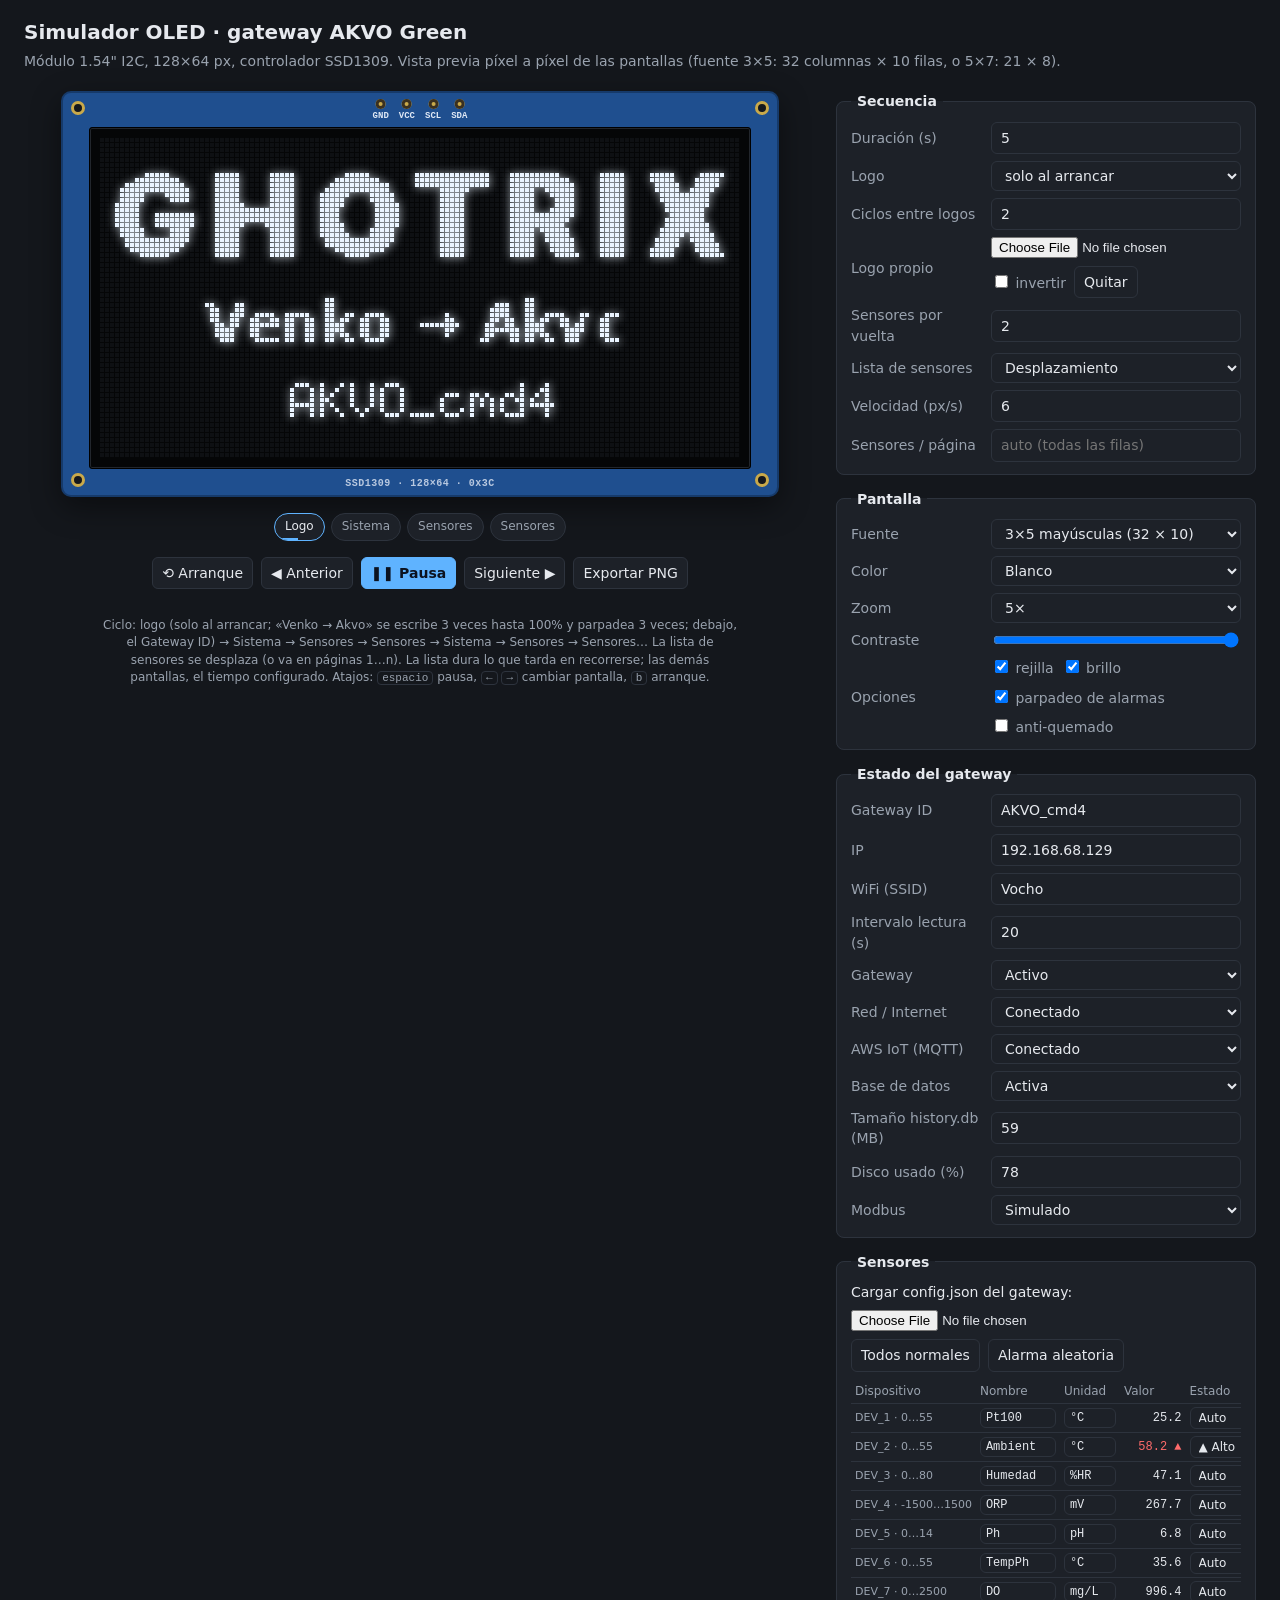
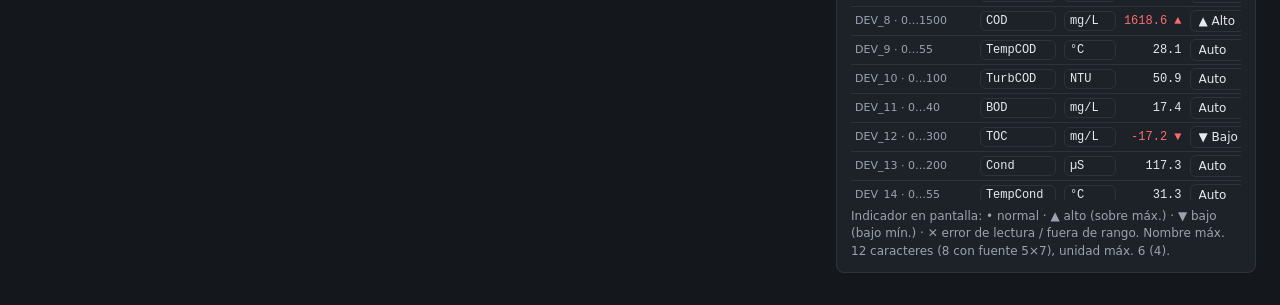
==== docs/OLED/oled_simulator.html @ d8b94190 "OLED: one-line Sistema rows with SSID and database; spec moves here - Sistema screen per docs/OLED/i" ====
<!doctype html>
<html lang="es">
<head>
<meta charset="utf-8">
<meta name="viewport" content="width=device-width, initial-scale=1">
<title>Simulador OLED</title>
<style>
  :root {
    --bg: #14171c; --panel: #1d2128; --line: #2d333d; --text: #e6e9ee; --muted: #9aa3af;
    --accent: #5fb3ff; --warn: #ffb347; --bad: #ff6b6b; --good: #63d68b;
    --pcb: #1f4f8f; --pcb-edge: #163a6a;
  }
  * { box-sizing: border-box; }
  body { margin: 0; background: var(--bg); color: var(--text);
    font: 14px/1.45 system-ui, -apple-system, "Segoe UI", Roboto, sans-serif; }
  header { padding: 18px 24px 4px; }
  h1 { margin: 0; font-size: 20px; font-weight: 600; }
  header p { margin: 4px 0 0; color: var(--muted); }
  main { display: grid; grid-template-columns: minmax(0, 1fr) 420px; gap: 20px; padding: 16px 24px 32px; }
  @media (max-width: 1100px) { main { grid-template-columns: 1fr; } }
  @media (max-width: 600px) { main, header { padding-left: 16px; padding-right: 16px; } }

  /* --- module ------------------------------------------------------------ */
  .stage { display: flex; flex-direction: column; align-items: center; gap: 16px; min-width: 0; }
  .module { position: relative; background: var(--pcb); border: 2px solid var(--pcb-edge); border-radius: 10px;
    padding: 34px 26px 26px; box-shadow: 0 10px 30px rgba(0,0,0,.45); max-width: 100%; }
  .module .hole { position: absolute; width: 14px; height: 14px; border-radius: 50%;
    background: var(--bg); border: 3px solid #c9a94a; }
  .hole.tl { top: 8px; left: 8px; } .hole.tr { top: 8px; right: 8px; }
  .hole.bl { bottom: 8px; left: 8px; } .hole.br { bottom: 8px; right: 8px; }
  .pins { position: absolute; top: 6px; left: 50%; transform: translateX(-50%); display: flex; gap: 10px; }
  .pins span { display: flex; flex-direction: column; align-items: center; font: 600 9px/1 ui-monospace, monospace; color: #dfe8f5; }
  .pins span::before { content: ""; width: 10px; height: 10px; border-radius: 50%; background: #c9a94a;
    margin-bottom: 3px; box-shadow: inset 0 0 0 3px #3a3020; }
  .glass { background: #050607; padding: 10px; border-radius: 3px; border: 1px solid #000;
    box-shadow: inset 0 0 0 1px #22262c; max-width: 100%; }
  canvas#oled { display: block; image-rendering: pixelated; max-width: 100%; height: auto; }
  .chip-label { position: absolute; bottom: 6px; left: 50%; transform: translateX(-50%);
    font: 600 10px/1 ui-monospace, monospace; color: #b9c9e0; letter-spacing: .05em; white-space: nowrap; }

  /* --- timeline + transport --------------------------------------------- */
  .timeline { display: flex; flex-wrap: wrap; gap: 6px; justify-content: center; }
  .timeline .step { position: relative; overflow: hidden; padding: 4px 10px; border-radius: 999px;
    border: 1px solid var(--line); color: var(--muted); font-size: 12px; cursor: pointer; background: var(--panel); }
  .timeline .step.on { color: var(--text); border-color: var(--accent); }
  .timeline .step .bar { position: absolute; left: 0; bottom: 0; height: 2px; background: var(--accent); }
  .transport { display: flex; flex-wrap: wrap; gap: 8px; justify-content: center; }
  button, select, input[type=text], input[type=number] { font: inherit; color: var(--text); background: var(--panel);
    border: 1px solid var(--line); border-radius: 6px; padding: 5px 9px; }
  button { cursor: pointer; } button:hover { border-color: var(--accent); }
  button.primary { background: var(--accent); color: #0b1220; border-color: var(--accent); font-weight: 600; }
  .hint { color: var(--muted); font-size: 12px; text-align: center; max-width: 640px; }
  kbd { font: 11px ui-monospace, monospace; border: 1px solid var(--line); border-radius: 4px; padding: 0 4px; }

  /* --- controls ---------------------------------------------------------- */
  .controls { display: flex; flex-direction: column; gap: 14px; min-width: 0; }
  fieldset { border: 1px solid var(--line); border-radius: 8px; background: var(--panel); margin: 0; padding: 10px 14px 12px; min-width: 0; }
  legend { padding: 0 6px; font-weight: 600; }
  .grid { display: grid; grid-template-columns: 130px minmax(0, 1fr); gap: 7px 10px; align-items: center; }
  .grid label { color: var(--muted); }
  .grid input[type=text] { width: 100%; }
  .row { display: flex; flex-wrap: wrap; gap: 8px; align-items: center; }
  .table-wrap { max-height: 420px; overflow: auto; margin-top: 8px; }
  table { width: 100%; border-collapse: collapse; font-size: 12px; }
  th, td { padding: 3px 4px; border-bottom: 1px solid var(--line); text-align: left; white-space: nowrap; }
  th { color: var(--muted); font-weight: 500; position: sticky; top: 0; background: var(--panel); }
  td input[type=text] { width: 76px; padding: 2px 5px; font: 12px ui-monospace, monospace; }
  td.unit input[type=text] { width: 52px; }
  td select { padding: 2px 4px; font-size: 12px; }
  td.val { font: 12px ui-monospace, monospace; text-align: right; }
  td.dev { color: var(--muted); font-size: 11px; }
  .flag-HIGH, .flag-LOW { color: var(--bad); } .flag-ERR { color: var(--warn); }
  .legend { color: var(--muted); font-size: 12px; margin: 8px 0 0; }
</style>
</head>
<body>
<header>
  <h1>Simulador OLED · gateway AKVO Green</h1>
  <p>Módulo 1.54" I2C, 128×64 px, controlador SSD1309. Vista previa píxel a píxel de las pantallas (fuente 3×5: 32 columnas × 10 filas, o 5×7: 21 × 8).</p>
</header>

<main>
  <section class="stage">
    <div class="module" id="module">
      <span class="hole tl"></span><span class="hole tr"></span><span class="hole bl"></span><span class="hole br"></span>
      <div class="pins"><span>GND</span><span>VCC</span><span>SCL</span><span>SDA</span></div>
      <div class="glass"><canvas id="oled"></canvas></div>
      <div class="chip-label">SSD1309 · 128×64 · 0x3C</div>
    </div>
    <div class="timeline" id="timeline"></div>
    <div class="transport">
      <button id="b-boot" title="Reinicia la secuencia mostrando el logo">⟲ Arranque</button>
      <button id="b-prev" title="Pantalla anterior (←)">◀ Anterior</button>
      <button id="b-play" class="primary" title="Pausa / reproducir (espacio)">❚❚ Pausa</button>
      <button id="b-next" title="Pantalla siguiente (→)">Siguiente ▶</button>
      <button id="b-png" title="Descarga la pantalla actual como PNG 128×64 de 1 bit">Exportar PNG</button>
    </div>
    <p class="hint">Ciclo: logo (solo al arrancar; «Venko → Akvo» se escribe 3 veces hasta 100% y parpadea 3 veces; debajo, el Gateway ID) → Sistema → Sensores → Sensores → Sistema → Sensores → Sensores… La lista de sensores se desplaza (o va en páginas 1…n). La lista dura lo que tarda en recorrerse; las demás pantallas, el tiempo configurado.
      Atajos: <kbd>espacio</kbd> pausa, <kbd>←</kbd> <kbd>→</kbd> cambiar pantalla, <kbd>b</kbd> arranque.</p>
  </section>

  <aside class="controls">
    <fieldset>
      <legend>Secuencia</legend>
      <div class="grid">
        <label for="c-dur">Duración (s)</label>
        <input type="number" id="c-dur" min="1" max="60" value="5">
        <label for="c-logo">Logo</label>
        <select id="c-logo">
          <option value="boot" selected>solo al arrancar</option>
          <option value="cycle">al arrancar y cada N ciclos</option>
          <option value="never">nunca</option>
        </select>
        <label for="c-logo-n">Ciclos entre logos</label>
        <input type="number" id="c-logo-n" min="1" max="10" value="2" title="Vueltas de Sistema + Sensores antes de volver a mostrar el logo">
        <label for="c-logo-file">Logo propio</label>
        <div class="row">
          <input type="file" id="c-logo-file" accept="image/*">
          <label><input type="checkbox" id="c-logo-inv"> invertir</label>
          <button id="c-logo-clear" type="button" title="Volver al logo GHOTRIX">Quitar</button>
        </div>
        <label for="c-sens-rep">Sensores por vuelta</label>
        <input type="number" id="c-sens-rep" min="1" max="5" value="2" title="Veces que se recorre la lista de sensores antes de volver a Sistema">
        <label for="c-list">Lista de sensores</label>
        <select id="c-list">
          <option value="scroll">Desplazamiento</option>
          <option value="pages">Páginas</option>
        </select>
        <label for="c-speed">Velocidad (px/s)</label>
        <input type="number" id="c-speed" min="1" max="60" value="6" title="Con la fuente 3×5 una fila mide 6 px">
        <label for="c-per-page">Sensores / página</label>
        <input type="number" id="c-per-page" min="1" max="9" placeholder="auto (todas las filas)">
      </div>
    </fieldset>

    <fieldset>
      <legend>Pantalla</legend>
      <div class="grid">
        <label for="c-font">Fuente</label>
        <select id="c-font">
          <option value="f35">3×5 mayúsculas (32 × 10)</option>
          <option value="f57">5×7 (21 × 8)</option>
        </select>
        <label for="c-color">Color</label>
        <select id="c-color">
          <option value="white">Blanco</option>
          <option value="blue">Azul</option>
          <option value="yellow">Amarillo</option>
          <option value="green">Verde</option>
          <option value="duo">Bicolor (amarillo / azul)</option>
        </select>
        <label for="c-zoom">Zoom</label>
        <select id="c-zoom">
          <option value="real">Tamaño real aprox. (35 × 17.5 mm)</option>
          <option value="3">3×</option>
          <option value="4">4×</option>
          <option value="5" selected>5×</option>
          <option value="6">6×</option>
        </select>
        <label for="c-bright">Contraste</label>
        <input type="range" id="c-bright" min="10" max="100" value="100">
        <label>Opciones</label>
        <div class="row">
          <label><input type="checkbox" id="c-grid" checked> rejilla</label>
          <label><input type="checkbox" id="c-glow" checked> brillo</label>
          <label><input type="checkbox" id="c-blink" checked> parpadeo de alarmas</label>
          <label title="Mueve el contenido 1 px en cada ciclo para evitar quemado"><input type="checkbox" id="c-shift"> anti‑quemado</label>
        </div>
      </div>
    </fieldset>

    <fieldset>
      <legend>Estado del gateway</legend>
      <div class="grid">
        <label for="c-gwid">Gateway ID</label>
        <input type="text" id="c-gwid" value="AKVO_cmd4">
        <label for="c-ip">IP</label>
        <input type="text" id="c-ip" value="192.168.68.129">
        <label for="c-ssid">WiFi (SSID)</label>
        <input type="text" id="c-ssid" value="Vocho" placeholder="vacío = sin WiFi (cable)">
        <label for="c-poll">Intervalo lectura (s)</label>
        <input type="number" id="c-poll" min="1" max="600" value="20">
        <label for="c-gw">Gateway</label>
        <select id="c-gw"><option value="1">Activo</option><option value="0">Detenido</option></select>
        <label for="c-net">Red / Internet</label>
        <select id="c-net"><option value="1">Conectado</option><option value="0">Sin conexión</option></select>
        <label for="c-aws">AWS IoT (MQTT)</label>
        <select id="c-aws"><option value="1">Conectado</option><option value="0">Desconectado</option></select>
        <label for="c-db">Base de datos</label>
        <select id="c-db"><option value="1">Activa</option><option value="0">Desactivada</option></select>
        <label for="c-db-mb">Tamaño history.db (MB)</label>
        <input type="number" id="c-db-mb" min="0" max="100000" step="0.1" value="59">
        <label for="c-disk">Disco usado (%)</label>
        <input type="number" id="c-disk" min="0" max="100" value="78" title="Desde 90% la fila DATABASE se muestra como falla">
        <label for="c-modbus">Modbus</label>
        <select id="c-modbus">
          <option value="sim">Simulado</option>
          <option value="ok">Puerto abierto (/dev/ttySC0)</option>
          <option value="closed">Puerto cerrado</option>
        </select>
      </div>
    </fieldset>

    <fieldset>
      <legend>Sensores</legend>
      <div class="row">
        <label for="c-config">Cargar config.json del gateway:</label>
        <input type="file" id="c-config" accept=".json,application/json">
      </div>
      <div class="row" style="margin-top:8px">
        <button type="button" id="c-all-normal">Todos normales</button>
        <button type="button" id="c-random-alarm">Alarma aleatoria</button>
      </div>
      <div class="table-wrap">
        <table>
          <thead><tr><th>Dispositivo</th><th>Nombre</th><th>Unidad</th><th>Valor</th><th>Estado</th></tr></thead>
          <tbody id="sensor-rows"></tbody>
        </table>
      </div>
      <p class="legend">Indicador en pantalla: • normal · ▲ alto (sobre máx.) · ▼ bajo (bajo mín.) · ✕ error de lectura / fuera de rango.
        Nombre máx. 12 caracteres (8 con fuente 5×7), unidad máx. 6 (4).</p>
    </fieldset>
  </aside>
</main>

<script>
"use strict";
// ============================================================ framebuffer
const W = 128, H = 64;
const fb = new Uint8Array(W * H);

// Classic 5x7 font, ASCII 0x20-0x7E, 5 column bytes per glyph, LSB = top row.
// Bit 7 is used as a descender row (g j p q y).
const ASCII = (
  "0000000000 00005F0000 0007000700 147F147F14 242A7F2A12 2313086462 3649552250 0005030000 " +
  "001C224100 0041221C00 082A1C2A08 08083E0808 0050300000 0808080808 0060600000 2010080402 " +
  "3E5149453E 00427F4000 4261514946 2141454B31 1814127F10 2745454539 3C4A494930 0171090503 " +
  "3649494936 064949291E 0036360000 0056360000 0814224100 1414141414 0041221408 0201510906 " +
  "324979413E 7E1111117E 7F49494936 3E41414122 7F4141221C 7F49494941 7F09090101 3E41415132 " +
  "7F0808087F 00417F4100 2040413F01 7F08142241 7F40404040 7F0204027F 7F0408107F 3E4141413E " +
  "7F09090906 3E4151215E 7F09192946 4649494931 01017F0101 3F4040403F 1F2040201F 7F2018207F " +
  "6314081463 0304780403 6151494543 007F414100 0204081020 0041417F00 0402010204 4040404040 " +
  "0001020400 2054545478 7F48444438 3844444420 384444487F 3854545418 087E090102 18A4A4A47C " +
  "7F08040478 00447D4000 4080847D00 007F102844 00417F4000 7C04180478 7C08040478 3844444438 " +
  "FC24242418 18242424FC 7C08040408 4854545420 043F444020 3C4040207C 1C2040201C 3C4030403C " +
  "4428102844 1CA0A0A07C 4464544C44 0008364100 00007F0000 0041360800 0804081008"
).split(" ");
const EXTRA = {
  "°": "0006090906", "µ": "FC4040207C", "á": "2054565578", "é": "3854565518", "í": "00447E4100",
  "ó": "3844464538", "ú": "3C4042217C", "ñ": "7C0A050679", "Á": "7C1213117C", "É": "7C54565544",
  "▲": "60787E7860", "▼": "030F3F0F03", "●": "1C3E3E3E1C", "•": "001C1C1C00", "■": "001C1C1C00", "✕": "2214081422",
  "⚠": "6078527860", "·": "0000180000", "…": "4000400040",
};
const F57MAP = {};
const hexBytes = h => [0, 2, 4, 6, 8].map(i => parseInt(h.slice(i, i + 2), 16));
ASCII.forEach((h, i) => { F57MAP[String.fromCharCode(0x20 + i)] = hexBytes(h); });
for (const [ch, h] of Object.entries(EXTRA)) F57MAP[ch] = hexBytes(h);

// 3x5 small-caps font: 5 octal digits per glyph = rows top to bottom, 3 bits each (MSB = left).
// Lowercase and accented letters fall back to plain uppercase (á -> A, ñ -> N).
const SMALL = {
  " ": "00000", "0": "75557", "1": "26227", "2": "71747", "3": "71317", "4": "55711", "5": "74717",
  "6": "74757", "7": "71122", "8": "75757", "9": "75717", "A": "25755", "B": "65656", "C": "34443",
  "D": "65556", "E": "74647", "F": "74644", "G": "34553", "H": "55755", "I": "72227", "J": "11152",
  "K": "55655", "L": "44447", "M": "57755", "N": "65555", "O": "25552", "P": "65644", "Q": "25573",
  "R": "65655", "S": "34216", "T": "72222", "U": "55557", "V": "55552", "W": "55572", "X": "55255",
  "Y": "55222", "Z": "71247", ".": "00002", ",": "00024", ":": "02020", "-": "00700", "+": "02720",
  "/": "11244", "%": "51245", "(": "12221", ")": "42224", "_": "00007", "!": "22202", "?": "71202",
  "'": "22000", "\"": "55000", "=": "07070", "<": "12421", ">": "42124", "°": "25200", "µ": "55574",
  "▲": "00270", "▼": "00720", "●": "07770", "•": "07770", "■": "07770", "✕": "05250", "⚠": "22202", "·": "00200",
};
const F35MAP = {};
for (const [ch, o] of Object.entries(SMALL)) {
  const rows = [...o].map(d => parseInt(d, 8));
  F35MAP[ch] = [0, 1, 2].map(c => rows.reduce((b, r, i) => b | (((r >> (2 - c)) & 1) << i), 0));
}

// cw = cell width, gw/gh = glyph size, rowH = text row pitch, headH = header bar height.
// Sensor row widths in columns: name, value, unit, spacer.
const FONTS = {
  f35: { map: F35MAP, cw: 4, gw: 3, gh: 5, rowH: 6, headH: 7, headY: 1, sens: [12, 8, 6, "  "] },
  f57: { map: F57MAP, cw: 6, gw: 5, gh: 8, rowH: 8, headH: 8, headY: 0, sens: [8, 6, 4, " "] },
};
let F = FONTS.f35;

function px(x, y, v = 1) { if (x >= 0 && x < W && y >= 0 && y < H) fb[y * W + x] = v; }
function fill(x, y, w, h, v = 1) { for (let j = y; j < y + h; j++) for (let i = x; i < x + w; i++) px(i, j, v); }
function frame(x, y, w, h) { fill(x, y, w, 1); fill(x, y + h - 1, w, 1); fill(x, y, 1, h); fill(x + w - 1, y, 1, h); }
const chars = s => Array.from(s);
function glyph(f, ch) {
  if (f.map[ch]) return f.map[ch];
  const base = ch.normalize("NFD")[0];
  return f.map[base] || f.map[base.toUpperCase()] || f.map["?"];
}
function textW(s, scale = 1, f = F) { const n = chars(s).length; return n ? n * f.cw * scale - scale * (f.cw - f.gw) : 0; }
function text(x, y, s, { inv = false, scale = 1, f = F } = {}) {
  for (const ch of chars(s)) {
    const g = glyph(f, ch);
    for (let c = 0; c < f.gw; c++)
      for (let r = 0; r < f.gh; r++)
        if ((g[c] >> r) & 1) fill(x + c * scale, y + r * scale, scale, scale, inv ? 0 : 1);
    x += f.cw * scale;
  }
  return x;
}
const centerX = (s, scale = 1, f = F) => Math.round((W - textW(s, scale, f)) / 2);
const cols = () => Math.floor(W / F.cw);                              // 21 (5x7) or 32 (3x5)
const textRows = () => Math.floor((H - F.headH) / F.rowH);            // rows under the header: 7 or 9
const fit = (s, n) => { const c = chars(s); return c.length > n ? c.slice(0, n).join("") : s; };
const padE = (s, n) => fit(s, n) + " ".repeat(Math.max(0, n - chars(fit(s, n)).length));
const padS = (s, n) => " ".repeat(Math.max(0, n - chars(fit(s, n)).length)) + fit(s, n);

// Text row r (1 = first row under the header). inv = lit bar with dark text (used for faults).
function row(r, left, right = "", inv = false) { rowAt(F.headH + (r - 1) * F.rowH, left, right, inv); }
function rowAt(y, left, right = "", inv = false) {
  if (inv) fill(0, y, W, F.rowH, 1);
  const ty = y + (F === FONTS.f35 ? 1 : 0);
  text(1, ty, fit(left, cols()), { inv });
  if (right) text(W - 1 - textW(right), ty, right, { inv });
}
function header(title, now) {
  fill(0, 0, W, F.headH, 1);
  text(1, F.headY, fit(title, cols() - 9), { inv: true });
  const t = clock(now);
  text(W - 1 - textW(t), F.headY, t, { inv: true });
}
const two = n => String(n).padStart(2, "0");
const clock = d => `${two(d.getHours())}:${two(d.getMinutes())}:${two(d.getSeconds())}`;
const agoShort = s => s < 90 ? `${s}s` : s < 5400 ? `${Math.round(s / 60)}m` : s < 172800 ? `${Math.round(s / 3600)}h` : `${Math.round(s / 86400)}d`;
const agoLong = s => s < 90 ? `${s} s` : s < 5400 ? `${Math.round(s / 60)} min` : s < 172800 ? `${Math.round(s / 3600)} h` : `${Math.round(s / 86400)} días`;

// ============================================================ simulated gateway
const DEFAULT_DEVICES = [  // sites/cmd4/config_data/config.json
  ["DEV_1", "Pt100Sensor", "°C", 0, 55], ["DEV_2", "Ambient", "°C", 0, 55], ["DEV_3", "Humedad", "%HR", 0, 80],
  ["DEV_4", "ORPSensor", "mV", -1500, 1500], ["DEV_5", "PhSensor", "unit", 0, 14], ["DEV_6", "TempPhSensor", "°C", 0, 55],
  ["DEV_7", "DOSensor", "mg/L", 0, 2500], ["DEV_8", "CODSensor", "mg/L", 0, 1500], ["DEV_9", "TempCODSensor", "°C", 0, 55],
  ["DEV_10", "TurbCODSensort", "NTU", 0, 100], ["DEV_11", "BODSensor", "mg/L", 0, 40], ["DEV_12", "TOCSensor", "mg/L", 0, 300],
  ["DEV_13", "CondSensor", "uc/cm", 0, 200], ["DEV_14", "TempCondSensor", "°C", 0, 55], ["DEV_15", "TDSCondSensor", "uS/cm", 10, 5000],
].map(([device, name, unit, min, max]) => ({ device, name, unit, min, max }));

const UNIT_SHORT = { "unit": "pH", "uS/cm": "µS", "uc/cm": "µS", "us/cm": "µS", "mS/cm": "mS" };
const shortName = n => fit(n.replace(/Sensort?$/i, "") || n, 12);
const shortUnit = (u, name) => fit(u === "unit" && !/ph/i.test(name) ? "" : (UNIT_SHORT[u] ?? u), 6);

let sensors = [];
function loadSensors(list) {
  sensors = list.map(s => {
    const span = s.max - s.min || 1;
    return { ...s, label: shortName(s.name), ushort: shortUnit(s.unit, s.name), force: "auto",
      value: s.min + span * (0.35 + Math.random() * 0.3), reading: null };
  });
  sensors.forEach(readSensor);
  buildSensorTable();
}

const sim = { gw: true, net: true, aws: true, modbus: "sim",
  lastWrite: Date.now(), lastPublish: Date.now(), gwStoppedAt: null, netSince: Date.now(), awsSince: Date.now() };

function readSensor(s) {
  if (sim.modbus === "closed" || s.force === "error") { s.reading = { status: "ERR" }; return; }
  const span = s.max - s.min || 1;
  if (s.force === "high") s.value = s.max + span * (0.04 + Math.random() * 0.06);
  else if (s.force === "low") s.value = s.min - span * (0.04 + Math.random() * 0.06);
  else {
    if (s.force === "normal" && (s.value > s.max || s.value < s.min)) s.value = s.min + span * 0.5;
    // random walk, pulled back to mid-range
    s.value += (s.min + span * 0.5 - s.value) * 0.05 + span * (Math.random() - 0.5) * 0.04;
    if (s.force === "normal") s.value = Math.min(s.max, Math.max(s.min, s.value));
  }
  const alarm = s.value > s.max ? "HIGH" : s.value < s.min ? "LOW" : null;
  s.reading = { status: "OK", val: s.value, alarm };
}

function pollCycle() {  // one gateway poll: read all sensors, write status, publish
  if (!sim.gw) return;
  sensors.forEach(readSensor);
  sim.lastWrite = Date.now();
  if (sim.aws) sim.lastPublish = Date.now();
  refreshSensorValues();
}

function status(nowMs) {
  const poll = +$("#c-poll").value || 20;
  const age = Math.max(0, Math.round((nowMs - sim.lastWrite) / 1000));
  let total = 0, errors = 0, alarms = 0;
  for (const s of sensors) {
    total++;
    if (!s.reading || s.reading.status !== "OK") errors++;
    else if (s.reading.alarm) alarms++;
  }
  return { age, stale: !sim.gw || age > 3 * poll, total, errors, alarms };
}

// ============================================================ screens
// Sistema: one line per item (init.md). ACTIVO > how recent / the IP; ✕INACTIVO > how long down.
// The 3x5 font (32 columns) puts the detail inline after ">"; the 5x7 one (21) right-aligns it
// after a short label. Faults are inverted bars and say INACTIVO in words.
const LABELS = { Gateway: "GW", Red: "Red", AWS: "AWS", Database: "DB", Modbus: "Mod", Alarmas: "Alm" };
const DISK_FULL_PCT = 90;
const hms = s => { s = Math.max(0, Math.round(s)); return `${two(Math.floor(s / 3600))}:${two(Math.floor(s / 60) % 60)}:${two(s % 60)}`; };
const sizeMb = mb => mb >= 1000 ? `${(mb / 1000).toFixed(1)} GB` : mb < 10 ? `${mb.toFixed(1)} MB` : `${Math.round(mb)} MB`;

function drawSystem(now) {
  const t = now.getTime(), st = status(t), wide = F === FONTS.f35;
  const secs = ms => Math.round((t - ms) / 1000);
  const line = (label, state, detail = "", bad = false, icon = "") => wide
    ? [label.padEnd(7) + " " + icon + state + (detail ? ` > ${detail}` : ""), "", bad]
    : [LABELS[label].padEnd(4) + (bad ? "" : icon) + state, detail, bad];
  const down = (label, s) => line(label, "Inactivo", wide ? hms(s) : agoShort(s), true, "✕");
  header("SISTEMA", now);
  const L = [];
  L.push(st.stale ? down("Gateway", st.age) : line("Gateway", "Activo", wide ? agoLong(st.age) : agoShort(st.age)));
  const ip = $("#c-ip").value.trim(), ssid = $("#c-ssid").value.trim();
  if (wide) L.push(line("SSID", ssid || "Sin WiFi"));  // no WiFi isn't a fault: the Pi may be on a cable
  if (!sim.net) L.push(down("Red", secs(sim.netSince)));
  else if (wide) L.push(line("Red", "Activo", ip));
  else { L.push(line("Red", "Activo", fit(ssid || "cable", 9))); if (ip) L.push(["  " + ip, "", false]); }
  L.push(sim.aws ? line("AWS", "Activo", wide ? agoLong(secs(sim.lastPublish)) : agoShort(secs(sim.lastPublish)))
                 : down("AWS", secs(sim.awsSince)));
  if ($("#c-db").value === "1") {
    const pct = Math.min(100, Math.max(0, +$("#c-disk").value || 0)), full = pct >= DISK_FULL_PCT;
    const size = sizeMb(Math.max(0, +$("#c-db-mb").value || 0));
    L.push(line("Database", wide ? `${size} - ${Math.round(pct)}%` : size, wide ? "" : `${Math.round(pct)}%`, full, full ? "✕" : ""));
  } else L.push(line("Database", "Desactivada"));
  if (sim.modbus === "sim") L.push(line("Modbus", "Simulado", "", false, "⚠"));
  else if (sim.modbus === "closed") L.push(line("Modbus", "Pto cerrado", "", true, "✕"));
  else if (st.total && st.errors === st.total) L.push(line("Modbus", "No responde", "", true, "✕"));
  else if (st.errors) L.push(line("Modbus", "Errores", `${st.errors}/${st.total}`, false, "⚠"));
  else L.push(line("Modbus", "Activo", `${st.total} sens`));
  if (st.alarms) {
    L.push(line("Alarmas", `${st.alarms} activas`, "", false, blinkOn(t) ? "▲ " : "  "));
    if (wide) L.push(["  sensores fuera de límites", "", false]);
  } else L.push(line("Alarmas", "Ninguna"));
  L.slice(0, textRows()).forEach(([left, r, inv], i) => row(i + 1, left, r, inv));
}

function fmtVal(v) {
  let s = v.toFixed(1);
  const n = F.sens[1];
  if (s.length > n) s = v.toFixed(0);
  if (s.length > n) s = v.toExponential(0);
  return s;
}
const blinkOn = t => !$("#c-blink").checked || (t % 1000) < 650;

// name value unit flag: 8+6+1+4+1+1 = 21 columns (5x7) or 12+8+2+6+2+1 = 31 (3x5)
function sensorLine(s, t) {
  const r = s.reading;
  let val = "----", flag = "✕";
  if (r && r.status === "OK") {
    val = fmtVal(r.val);
    flag = r.alarm === "HIGH" ? "▲" : r.alarm === "LOW" ? "▼" : "■";
    if (r.alarm && !blinkOn(t)) flag = " ";
  }
  const [nw, vw, uw, sp] = F.sens;
  return padE(s.label, nw) + padS(val, vw) + sp + padE(s.ushort, uw) + sp + flag;
}

function drawSensors(now, page, pages) {
  const per = Math.ceil(sensors.length / pages), t = now.getTime();  // spread evenly: 15 -> 8/7
  header(`SENSORES ${page + 1}/${pages}`, now);
  sensors.slice(page * per, page * per + per).forEach((s, i) => row(i + 1, sensorLine(s, t)));
}

// Scrolling list: wait SCROLL_PAUSE at the top, scroll at c-speed px/s, wait SCROLL_PAUSE at the bottom.
const SCROLL_PAUSE = 1500;
const scrollSpeed = () => Math.max(1, +$("#c-speed").value || 6);
function scrollMetrics() {
  const listH = sensors.length * F.rowH, view = H - F.headH;
  return { listH, view, max: Math.max(0, listH - view) };
}
function drawSensorScroll(now) {
  const t = now.getTime(), { listH, view, max } = scrollMetrics();
  const off = Math.round(Math.min(max, Math.max(0, (elapsed - SCROLL_PAUSE) / 1000 * scrollSpeed())));
  sensors.forEach((s, i) => {
    const y = F.headH + i * F.rowH - off;
    if (y + F.rowH > F.headH && y < H) rowAt(y, sensorLine(s, t));
  });
  if (max) {  // scrollbar in the free columns at the right edge
    const used = F.sens[0] + F.sens[1] + F.sens[2] + 2 * F.sens[3].length + 1;
    const x = Math.max(1 + used * F.cw, W - 2);
    const thumb = Math.max(4, Math.round(view * view / listH));
    for (let y = F.headH; y < H; y += 2) px(W - 1, y);
    fill(x, F.headH + Math.round((view - thumb) * off / max), W - x, thumb);
  }
  // header last: it covers rows scrolled up past the top
  const first = Math.floor(off / F.rowH) + 1, last = Math.min(sensors.length, Math.floor((off + view) / F.rowH));
  header(cols() >= 30 ? `SENSORES ${first}-${last}/${sensors.length}` : "SENSORES", now);
}

// GHOTRIX / Venko → Akvo logo, 128x60 1-bit, one hex string of 32 digits per row (MSB = left).
// Same image as Akvo_Green/gateway/oled_logo.png, which the real display shows.
const LOGO_HEX = (
  "00000000000000000000000000000000 00000000000000000000000000000000 00000000000000000000000000000000 00000000000000000000000000000000 " +
  "00000000000000000000000000000000 00000000000000000000000000000000 00000000000000000000000000000000 007c01f03e007c01fffc3ff00f83e0f8 " +
  "01ff01f03e01ff01fffc3ffc0f83e1f0 07ff81f03e03ffc1fffc3ffe0f81f1f0 0fffc1f03e07ffc00fc03e7e0f81f3e0 0f87c1f03e0fc3e00f803e3e0f80ffc0 " +
  "0f83c1f03e0f83e00f803e1e0f80ffc0 1f0001f83e0f81f00f803e1e0f807fc0 1f0001fffe0f01f00f803e3e0f807f80 1f1fe1fffe0f01f00f803ffe0f803f80 " +
  "1f1fe1fffe0f01f00f803ffc0f807f80 1f1fe1f87e0f81f00f803ff80f807fc0 0f83c1f03e0f83e00f803efc0f80ffc0 0f83c1f03e0fc3e00f803e7c0f80fbe0 " +
  "07ffc1f03e07ffe00f803e7e0f81f3e0 07ff81f03e07ffc00f803e3e0f81f1f0 03ff01f03e01ff800f803e3e0f83e1f0 00fc01f03e007c000f803e1f0f83e0f8 " +
  "00000000000000000000000000000000 00000000000000000000000000000000 00000000000000000000000000000000 00000000000000000000000000000000 " +
  "00000000000000000000000000000000 00000000000000000000000000000000 00000000000000000000000000000000 00000000000000000000000000000000 " +
  "00000000000600000000060000000000 00000618000600000001c60000000000 00000318000600000003c60000000000 00000339e7c667800403c678c7800000 " +
  "000003333666ccc0060366cc8cc00000 000001b3f6678cc0ff06678d8cc00000 000001e306678cc00607f7878cc00000 000001e30666ccc0040636c70cc00000 " +
  "000000e1f6666780000c366707800000 00000000000000000000000000000000 00000000000000000000000000000000 00000000000000000000000000000000 " +
  "00000000000000000000000000000000 00000000000000000000000000000000 00000000000000000000000000000000 00000000000000000000000000000000 " +
  "00000000000000000000000000000000 00000000000000000000000000000000 00000000000000000000000000000000 00000000000000000000000000000000 " +
  "00000000000000000000000000000000 00000000000000000000000000000000 00000000000000000000000000000000 00000000000000000000000000000000 " +
  "00000000000000000000000000000000 00000000000000000000000000000000 00000000000000000000000000000000 00000000000000000000000000000000 "
).split(" ").filter(Boolean);
const DEFAULT_LOGO = new Uint8Array(W * H);
LOGO_HEX.forEach((h, y) => {
  for (let x = 0; x < W; x++) DEFAULT_LOGO[y * W + x] = (parseInt(h[x >> 2], 16) >> (3 - (x & 3))) & 1;
});

let customLogo = DEFAULT_LOGO;  // Uint8Array(W*H); null = the old text logo
// Boot: the logo's last row of ink (the "Venko → Akvo" line) writes itself on left to
// right BOOT_PASSES times (the last pass ends at 100%), then flashes BOOT_FLASHES times.
const BOOT_PASSES = 3, BOOT_PASS_MS = 1200, BOOT_FLASHES = 3, BOOT_FLASH_MS = 500;
const BOOT_MS = BOOT_PASSES * BOOT_PASS_MS + BOOT_FLASHES * BOOT_FLASH_MS;  // 5.1 s

function bootLineBand(logo) {  // [x0, y0, x1, y1] of the last block of inked rows, or null
  const rows = H - 4, bands = [];
  let start = null;
  for (let y = 0; y <= rows; y++) {
    let ink = false;
    if (y < rows) for (let x = 0; x < W && !ink; x++) ink = !!logo[y * W + x];
    if (ink && start === null) start = y;
    else if (!ink && start !== null) { bands.push([start, y]); start = null; }
  }
  if (bands.length < 2) return null;
  const [y0, y1] = bands[bands.length - 1];
  let x0 = W, x1 = 0;
  for (let y = y0; y < y1; y++) for (let x = 0; x < W; x++) if (logo[y * W + x]) { x0 = Math.min(x0, x); x1 = Math.max(x1, x + 1); }
  return [x0, y0, x1, y1];
}
function bootLineState(ms) {  // [written 0..1, lit]
  const write = BOOT_PASSES * BOOT_PASS_MS;
  if (ms < write) return [(ms % BOOT_PASS_MS) / BOOT_PASS_MS, true];
  const t = ms - write;
  if (t >= BOOT_FLASHES * BOOT_FLASH_MS) return [1, true];
  return [1, (t % BOOT_FLASH_MS) >= BOOT_FLASH_MS / 2];
}

function drawLogo(now, ms) {
  const progress = ms / BOOT_MS;
  if (customLogo) {
    for (let i = 0; i < W * (H - 4); i++) fb[i] = customLogo[i];
    const band = bootLineBand(customLogo);
    if (band) {
      const [x0, y0, x1, y1] = band, [written, lit] = bootLineState(ms);
      const cut = lit ? x0 + Math.round((x1 - x0) * written) : x0;
      fill(cut, y0, x1 - cut, y1 - y0, 0);  // erase the part not written yet
      // row 3: this site's gateway name, steady under the animated line
      const name = fit($("#c-gwid").value.trim(), 21);
      text(centerX(name, 1, FONTS.f57), y1 + 8, name, { f: FONTS.f57 });
      return;
    }
  } else {
    const name = "GHOTRIX";
    text(centerX(name, 2, FONTS.f57), 4, name, { scale: 2, f: FONTS.f57 });
    fill(18, 22, W - 36, 1);
    text(centerX("AKVO Green"), 28, "AKVO Green");
    const sub = fit(`Gateway ${$("#c-gwid").value.trim()}`, cols());
    text(centerX(sub), 38, sub);
  }
  // boot progress bar
  const y = customLogo ? H - 3 : 50, h = customLogo ? 3 : 7, x = 14, w = W - 28;
  if (!customLogo) frame(x, y, w, h);
  const inner = Math.round((w - (customLogo ? 0 : 4)) * Math.min(1, progress));
  fill(x + (customLogo ? 0 : 2), y + (customLogo ? 0 : 2), inner, customLogo ? h : h - 4);
}

// ============================================================ sequence
const perPage = () => Math.min(textRows(), Math.max(1, +$("#c-per-page").value || textRows()));
let booting = true, idx = 0, elapsed = 0, playing = true, cyclesDone = 0;

function cycle() {
  const mode = $("#c-logo").value;
  const list = [];
  if (mode === "cycle" || (mode === "boot" && booting)) list.push({ kind: "logo", name: "Logo" });
  list.push({ kind: "system", name: "Sistema" });
  // the sensor list is shown c-sens-rep times per round: Sistema -> Sensores -> Sensores -> Sistema…
  const reps = Math.max(1, Math.min(5, +$("#c-sens-rep").value || 1));
  for (let k = 0; k < reps; k++) {
    if ($("#c-list").value === "scroll") list.push({ kind: "sensors", scroll: true, name: "Sensores" });
    else {
      const pages = Math.max(1, Math.ceil(sensors.length / perPage()));
      for (let p = 0; p < pages; p++) list.push({ kind: "sensors", page: p, pages, name: `Sensores ${p + 1}/${pages}` });
    }
  }
  // "cycle": the logo comes back after N rounds of Sistema + Sensores
  if (mode !== "cycle") return list;
  const round = list.slice(1), n = Math.max(1, Math.min(10, +$("#c-logo-n").value || 2));
  for (let k = 1; k < n; k++) list.push(...round);
  return list;
}
function current() { const l = cycle(); if (idx >= l.length) idx = 0; return l[idx]; }
function go(delta) {
  const l = cycle(), cur = l[idx];
  elapsed = 0;
  if (cur && cur.kind === "logo" && booting && $("#c-logo").value === "boot" && delta > 0) {
    booting = false;  // the logo leaves the list: index 0 is now Sistema
    idx = 0;
  } else {
    const n = idx + delta;
    if (n >= l.length) cyclesDone++;
    idx = (n + l.length) % l.length;
  }
  buildTimeline();
}
function boot() { booting = true; idx = 0; elapsed = 0; cyclesDone = 0; buildTimeline(); }

// How long a screen stays up (ms): the scrolling list takes as long as its scroll needs.
function screenDur(cur) {
  const base = (+$("#c-dur").value || 5) * 1000;
  if (cur.kind === "logo") return BOOT_MS;
  if (cur.kind !== "sensors" || !cur.scroll) return base;
  const { max } = scrollMetrics();
  return max ? 2 * SCROLL_PAUSE + max / scrollSpeed() * 1000 : base;
}

function renderFrame(now) {
  fb.fill(0);
  const cur = current();
  if (cur.kind === "logo") drawLogo(now, elapsed);
  else if (cur.kind === "system") drawSystem(now);
  else if (cur.scroll) drawSensorScroll(now);
  else drawSensors(now, cur.page, cur.pages);
}

// ============================================================ canvas output
const canvas = $("#oled"), ctx = canvas.getContext("2d");
const glowCanvas = document.createElement("canvas"); glowCanvas.width = W; glowCanvas.height = H;
const gctx = glowCanvas.getContext("2d");
const COLORS = { white: "#eaf4ff", blue: "#45c8ff", yellow: "#ffd640", green: "#5cff8f" };
function $(s) { return document.querySelector(s); }

let lastScale = 0;
function blit() {
  const z = $("#c-zoom").value, real = z === "real";
  const S = real ? 6 : +z;
  if (S !== lastScale) { canvas.width = W * S; canvas.height = H * S; lastScale = S; }
  canvas.style.width = real ? "35.05mm" : W * S + "px";

  const shift = $("#c-shift").checked ? [[0, 0], [1, 0], [1, 1], [0, 1]][cyclesDone % 4] : [0, 0];
  const colorMode = $("#c-color").value;
  const colorAt = y => colorMode === "duo" ? (y < 16 ? COLORS.yellow : COLORS.blue) : COLORS[colorMode];
  const alpha = +$("#c-bright").value / 100;
  const grid = $("#c-grid").checked && S >= 3, gap = grid ? 1 : 0;

  ctx.fillStyle = "#050607";
  ctx.fillRect(0, 0, canvas.width, canvas.height);
  if (grid) {  // unlit pixel matrix
    ctx.fillStyle = "#0e1013";
    for (let y = 0; y < H; y++) for (let x = 0; x < W; x++) ctx.fillRect(x * S, y * S, S - gap, S - gap);
  }
  const lit = (x, y) => {
    const sx = x - shift[0], sy = y - shift[1];
    return sx >= 0 && sy >= 0 && fb[sy * W + sx];
  };
  if ($("#c-glow").checked && "filter" in ctx) {
    const img = gctx.createImageData(W, H);
    for (let y = 0; y < H; y++) for (let x = 0; x < W; x++) if (lit(x, y)) {
      const c = colorAt(y), i = (y * W + x) * 4;
      img.data[i] = parseInt(c.slice(1, 3), 16); img.data[i + 1] = parseInt(c.slice(3, 5), 16);
      img.data[i + 2] = parseInt(c.slice(5, 7), 16); img.data[i + 3] = 255;
    }
    gctx.putImageData(img, 0, 0);
    ctx.save();
    ctx.imageSmoothingEnabled = true;
    ctx.globalAlpha = 0.55 * alpha;
    ctx.filter = `blur(${Math.max(1, S * 0.8)}px)`;
    ctx.drawImage(glowCanvas, 0, 0, canvas.width, canvas.height);
    ctx.restore();
  }
  ctx.globalAlpha = alpha;
  for (let y = 0; y < H; y++) {
    ctx.fillStyle = colorAt(y);
    for (let x = 0; x < W; x++) if (lit(x, y)) ctx.fillRect(x * S, y * S, S - gap, S - gap);
  }
  ctx.globalAlpha = 1;
}

// ============================================================ UI
function buildTimeline() {
  const box = $("#timeline");
  box.replaceChildren();
  cycle().forEach((it, i) => {
    const b = document.createElement("span");
    b.className = "step" + (i === idx ? " on" : "");
    b.textContent = it.name;
    b.addEventListener("click", () => { idx = i; elapsed = 0; buildTimeline(); });
    if (i === idx) { const bar = document.createElement("span"); bar.className = "bar"; b.appendChild(bar); }
    box.appendChild(b);
  });
}
function updateTimelineBar() {
  const bar = document.querySelector("#timeline .step.on .bar");
  if (bar) bar.style.width = Math.min(100, elapsed / screenDur(current()) * 100) + "%";
}

const FORCE = [["auto", "Auto"], ["normal", "Normal"], ["high", "▲ Alto"], ["low", "▼ Bajo"], ["error", "✕ Error"]];
function buildSensorTable() {
  const body = $("#sensor-rows");
  body.replaceChildren();
  for (const s of sensors) {
    const tr = document.createElement("tr");
    const td = (cls, child) => { const c = document.createElement("td"); if (cls) c.className = cls; c.append(child); tr.appendChild(c); return c; };
    td("dev", `${s.device} · ${s.min}…${s.max}`).title = `${s.device}.${s.name} (${s.unit})`;
    const nm = Object.assign(document.createElement("input"), { type: "text", value: s.label, maxLength: 12 });
    nm.addEventListener("input", () => { s.label = nm.value; });
    td("", nm);
    const un = Object.assign(document.createElement("input"), { type: "text", value: s.ushort, maxLength: 6 });
    un.addEventListener("input", () => { s.ushort = un.value; });
    td("unit", un);
    s.cell = td("val", "");
    const sel = document.createElement("select");
    for (const [v, t] of FORCE) sel.appendChild(Object.assign(document.createElement("option"), { value: v, textContent: t }));
    sel.value = s.force;
    sel.addEventListener("change", () => { s.force = sel.value; readSensor(s); refreshSensorValues(); });
    s.select = sel;
    td("", sel);
    body.appendChild(tr);
  }
  refreshSensorValues();
}
function refreshSensorValues() {
  for (const s of sensors) {
    if (!s.cell) continue;
    const r = s.reading;
    s.cell.className = "val " + (!r || r.status !== "OK" ? "flag-ERR" : r.alarm ? "flag-" + r.alarm : "");
    s.cell.textContent = !r || r.status !== "OK" ? "error" : `${fmtVal(r.val)} ${r.alarm === "HIGH" ? "▲" : r.alarm === "LOW" ? "▼" : ""}`;
  }
}

function setPlaying(p) { playing = p; $("#b-play").textContent = p ? "❚❚ Pausa" : "▶ Reproducir"; }
$("#b-play").addEventListener("click", () => setPlaying(!playing));
$("#b-next").addEventListener("click", () => go(1));
$("#b-prev").addEventListener("click", () => go(-1));
$("#b-boot").addEventListener("click", boot);
$("#b-png").addEventListener("click", () => {
  const c = document.createElement("canvas"); c.width = W; c.height = H;
  const x = c.getContext("2d"), img = x.createImageData(W, H);
  for (let i = 0; i < W * H; i++) { const v = fb[i] ? 255 : 0; img.data.set([v, v, v, 255], i * 4); }
  x.putImageData(img, 0, 0);
  const a = document.createElement("a");
  a.download = `oled_${current().name.toLowerCase().replace(/[^a-z0-9]+/g, "_")}.png`;
  a.href = c.toDataURL("image/png");
  a.click();
});
document.addEventListener("keydown", e => {
  if (e.target.closest("input, select, textarea")) return;
  if (e.key === " ") { e.preventDefault(); setPlaying(!playing); }
  else if (e.key === "ArrowRight") go(1);
  else if (e.key === "ArrowLeft") go(-1);
  else if (e.key === "b") boot();
});
$("#c-font").addEventListener("change", e => { F = FONTS[e.target.value]; });
for (const id of ["#c-logo", "#c-logo-n", "#c-sens-rep", "#c-per-page", "#c-font", "#c-list"]) $(id).addEventListener("change", () => { idx = 0; elapsed = 0; buildTimeline(); });

$("#c-gw").addEventListener("change", e => { sim.gw = e.target.value === "1"; if (sim.gw) pollCycle(); });
$("#c-net").addEventListener("change", e => {
  sim.net = e.target.value === "1"; sim.netSince = Date.now();
  if (!sim.net && sim.aws) { $("#c-aws").value = "0"; $("#c-aws").dispatchEvent(new Event("change")); }
});
$("#c-aws").addEventListener("change", e => { sim.aws = e.target.value === "1"; sim.awsSince = Date.now(); if (sim.aws) sim.lastPublish = Date.now(); });
$("#c-modbus").addEventListener("change", e => { sim.modbus = e.target.value; sensors.forEach(readSensor); refreshSensorValues(); });

$("#c-all-normal").addEventListener("click", () => {
  for (const s of sensors) { s.force = "auto"; s.select.value = "auto"; if (s.value > s.max || s.value < s.min) s.value = (s.min + s.max) / 2; readSensor(s); }
  refreshSensorValues();
});
$("#c-random-alarm").addEventListener("click", () => {
  const s = sensors[Math.floor(Math.random() * sensors.length)];
  if (!s) return;
  s.force = Math.random() < 0.5 ? "high" : "low"; s.select.value = s.force; readSensor(s); refreshSensorValues();
});

$("#c-config").addEventListener("change", async e => {
  const f = e.target.files[0];
  if (!f) return;
  try {
    const cfg = JSON.parse(await f.text());
    const list = [];
    for (const d of cfg.devices || []) {
      if (d.enabled === false) continue;
      for (const s of d.sensors || []) list.push({ device: d.id, name: s.name, unit: s.unit || "", min: +s.min, max: +s.max });
    }
    if (!list.length) throw new Error("el archivo no tiene 'devices' con sensores");
    if (cfg.gateway?.gateway_id) $("#c-gwid").value = cfg.gateway.gateway_id;
    if (cfg.gateway?.poll_interval) $("#c-poll").value = cfg.gateway.poll_interval;
    loadSensors(list);
    idx = 0; elapsed = 0; buildTimeline();
  } catch (err) {
    console.error(err);
    e.target.value = "";
    $(".legend").textContent = "No se pudo leer el config.json: " + err.message;
  }
});

function loadLogo(file) {
  const img = new Image();
  img.onload = () => {
    const c = document.createElement("canvas"); c.width = W; c.height = H - 4;
    const x = c.getContext("2d");
    x.fillStyle = "#000"; x.fillRect(0, 0, c.width, c.height);
    const k = Math.min(c.width / img.width, c.height / img.height);
    const w = img.width * k, h = img.height * k;
    x.drawImage(img, (c.width - w) / 2, (c.height - h) / 2, w, h);
    const d = x.getImageData(0, 0, c.width, c.height).data, inv = $("#c-logo-inv").checked;
    customLogo = new Uint8Array(W * H);
    for (let i = 0; i < c.width * c.height; i++) {
      const lum = (d[i * 4] * 0.299 + d[i * 4 + 1] * 0.587 + d[i * 4 + 2] * 0.114) * d[i * 4 + 3] / 255;
      customLogo[i] = (lum > 127) !== inv ? 1 : 0;
    }
    URL.revokeObjectURL(img.src);
  };
  img.src = URL.createObjectURL(file);
}
$("#c-logo-file").addEventListener("change", e => { if (e.target.files[0]) { loadLogo(e.target.files[0]); boot(); } });
$("#c-logo-inv").addEventListener("change", () => { const f = $("#c-logo-file").files[0]; if (f) loadLogo(f); });
$("#c-logo-clear").addEventListener("click", () => { customLogo = DEFAULT_LOGO; $("#c-logo-file").value = ""; });

// ============================================================ main loop
let prev = performance.now(), lastPoll = Date.now();
function loop(ts) {
  const dt = ts - prev; prev = ts;
  if (playing) {
    elapsed += dt;
    if (elapsed >= screenDur(current())) go(1);
  }
  const now = new Date();
  if (now - lastPoll >= (+$("#c-poll").value || 20) * 1000) { lastPoll = now.getTime(); pollCycle(); }
  renderFrame(now);
  blit();
  updateTimelineBar();
  requestAnimationFrame(loop);
}

loadSensors(DEFAULT_DEVICES);
sensors[1].force = "high"; sensors[7].force = "high"; sensors[11].force = "low";  // a few alarms to start with
sensors.forEach(readSensor);
buildSensorTable();
boot();
requestAnimationFrame(loop);
</script>
</body>
</html>
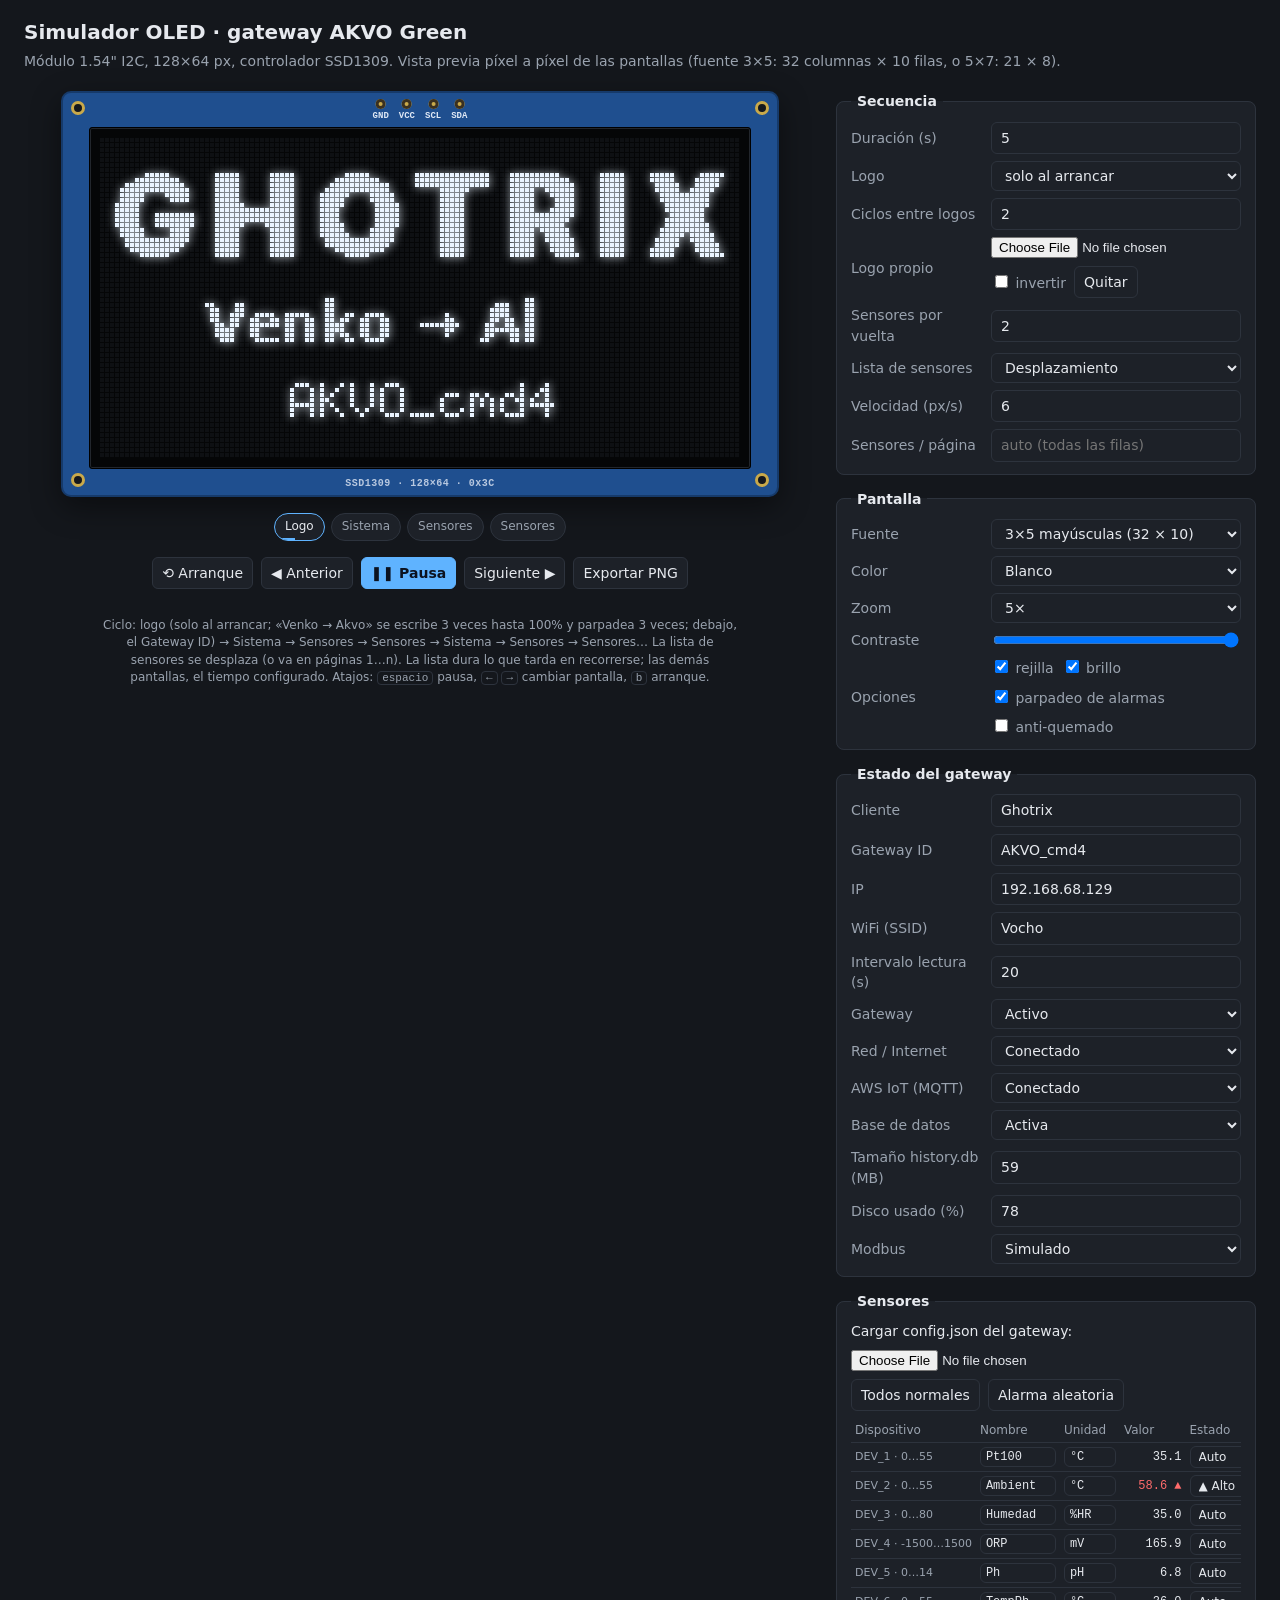
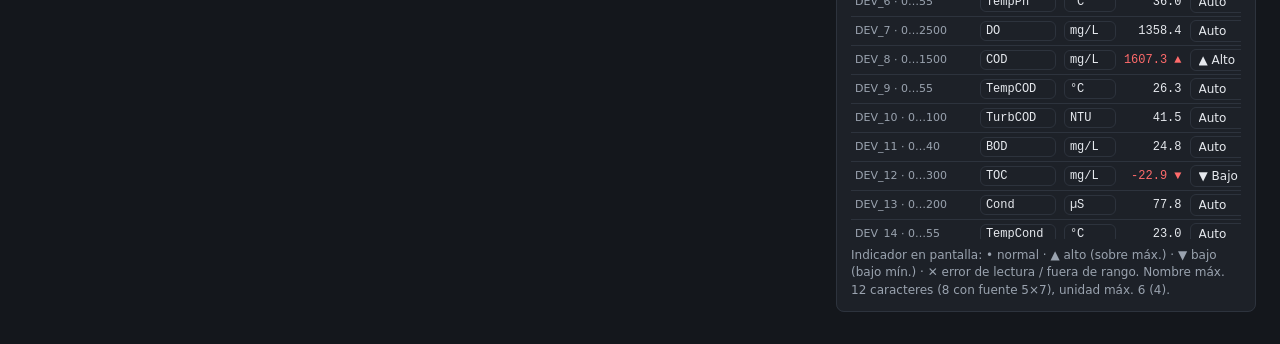
==== commit 5fcbeb01: "Add an optional site client (system.csv client -> gateway.client) Shown on the local web page (heade" ====
--- a/docs/OLED/oled_simulator.html
+++ b/docs/OLED/oled_simulator.html
@@ -172,6 +172,8 @@
     <fieldset>
       <legend>Estado del gateway</legend>
       <div class="grid">
+        <label for="c-client">Cliente</label>
+        <input type="text" id="c-client" value="Ghotrix" maxlength="24" placeholder="vacío = sin fila CLIENTE">
         <label for="c-gwid">Gateway ID</label>
         <input type="text" id="c-gwid" value="AKVO_cmd4">
         <label for="c-ip">IP</label>
@@ -409,6 +411,8 @@
   const down = (label, s) => line(label, "Inactivo", wide ? hms(s) : agoShort(s), true, "✕");
   header("SISTEMA", now);
   const L = [];
+  const client = $("#c-client").value.trim();
+  if (wide && client) L.push(line("Cliente", client));  // system.csv client; the 5x7 font has no room for it
   L.push(st.stale ? down("Gateway", st.age) : line("Gateway", "Activo", wide ? agoLong(st.age) : agoShort(st.age)));
   const ip = $("#c-ip").value.trim(), ssid = $("#c-ssid").value.trim();
   if (wide) L.push(line("SSID", ssid || "Sin WiFi"));  // no WiFi isn't a fault: the Pi may be on a cable
@@ -788,6 +792,7 @@
     }
     if (!list.length) throw new Error("el archivo no tiene 'devices' con sensores");
     if (cfg.gateway?.gateway_id) $("#c-gwid").value = cfg.gateway.gateway_id;
+    $("#c-client").value = cfg.gateway?.client || "";
     if (cfg.gateway?.poll_interval) $("#c-poll").value = cfg.gateway.poll_interval;
     loadSensors(list);
     idx = 0; elapsed = 0; buildTimeline();
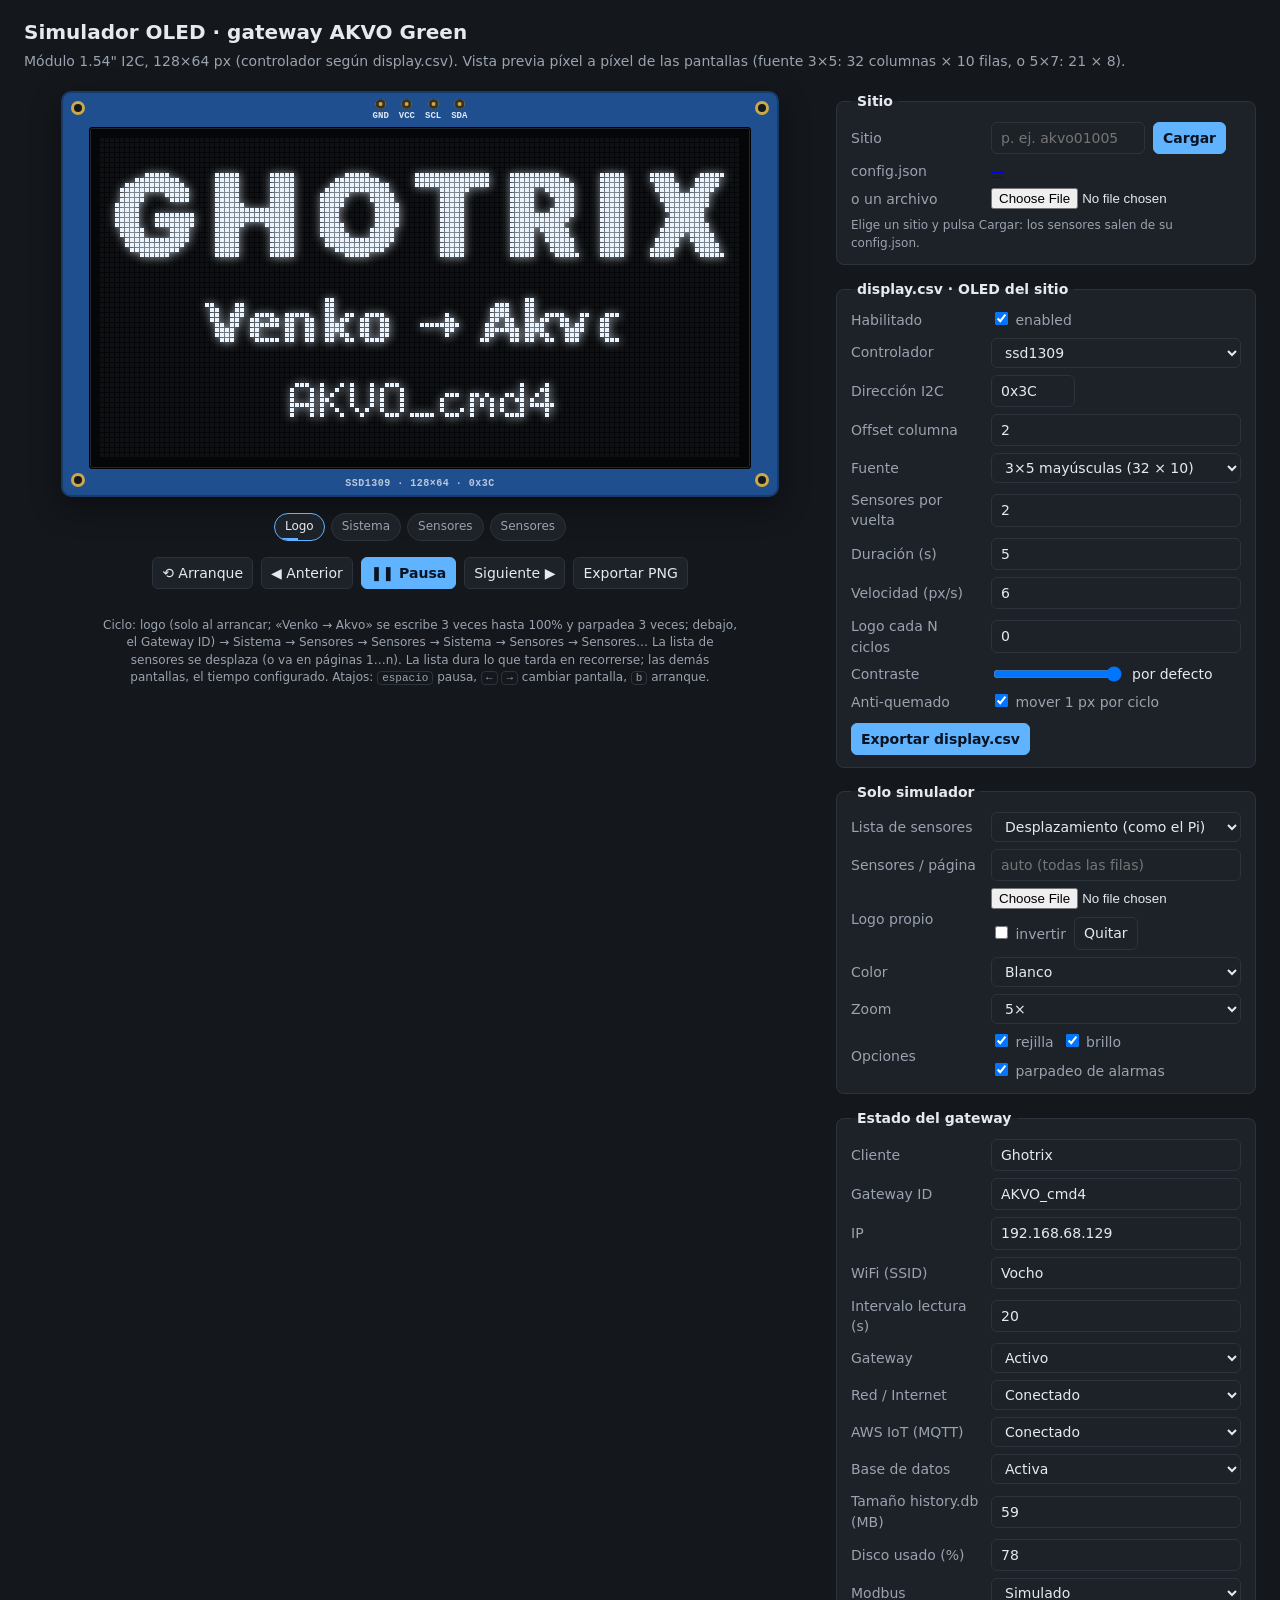
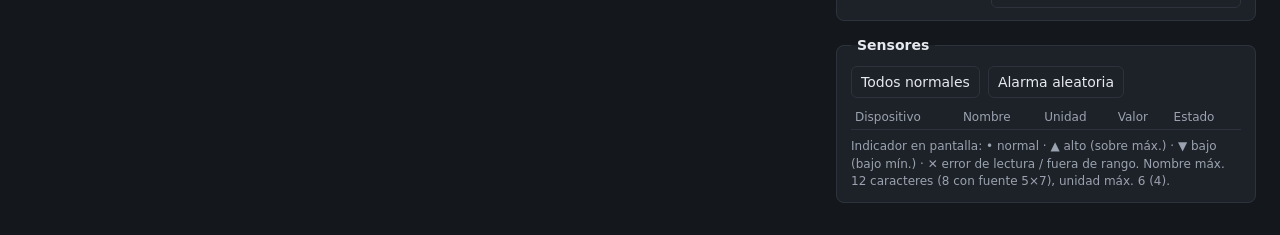
==== commit d08cea1f: "OLED: own display.csv, 4 new settings, simulator linked to the site config - display.csv (per site c" ====
--- a/docs/OLED/oled_simulator.html
+++ b/docs/OLED/oled_simulator.html
@@ -76,7 +76,7 @@
 <body>
 <header>
   <h1>Simulador OLED · gateway AKVO Green</h1>
-  <p>Módulo 1.54" I2C, 128×64 px, controlador SSD1309. Vista previa píxel a píxel de las pantallas (fuente 3×5: 32 columnas × 10 filas, o 5×7: 21 × 8).</p>
+  <p>Módulo 1.54" I2C, 128×64 px (controlador según display.csv). Vista previa píxel a píxel de las pantallas (fuente 3×5: 32 columnas × 10 filas, o 5×7: 21 × 8).</p>
 </header>
 
 <main>
@@ -101,46 +101,79 @@
 
   <aside class="controls">
     <fieldset>
-      <legend>Secuencia</legend>
+      <legend>Sitio</legend>
       <div class="grid">
+        <label for="c-site">Sitio</label>
+        <div class="row">
+          <input type="text" id="c-site" list="site-list" placeholder="p. ej. akvo01005" style="width:11em">
+          <datalist id="site-list"></datalist>
+          <button type="button" id="c-site-load" class="primary">Cargar</button>
+        </div>
+        <label>config.json</label>
+        <a id="c-config-link" href="#" target="_blank" rel="noopener">—</a>
+        <label for="c-config">o un archivo</label>
+        <input type="file" id="c-config" accept=".json,application/json">
+      </div>
+      <p class="legend" id="site-status">Los sensores y la configuración vienen del config.json del sitio
+        (sites/&lt;sitio&gt;/config_data/config.json). Enlace directo: <code>oled_simulator.html?site=&lt;sitio&gt;</code>
+        (servido con <code>tools/oled_sim.py</code>).</p>
+    </fieldset>
+
+    <fieldset>
+      <legend>display.csv · OLED del sitio</legend>
+      <div class="grid">
+        <label for="c-enabled">Habilitado</label>
+        <label><input type="checkbox" id="c-enabled" checked> enabled</label>
+        <label for="c-driver">Controlador</label>
+        <select id="c-driver">
+          <option value="ssd1309">ssd1309</option>
+          <option value="ssd1306">ssd1306</option>
+          <option value="sh1106">sh1106</option>
+        </select>
+        <label for="c-address">Dirección I2C</label>
+        <input type="text" id="c-address" value="0x3C" style="width:6em">
+        <label for="c-offset">Offset columna</label>
+        <input type="number" id="c-offset" min="0" max="4" value="2" title="Solo sh1106: primera de las 132 columnas que muestra el panel (tools/oled_test.py --offsets)">
+        <label for="c-font">Fuente</label>
+        <select id="c-font">
+          <option value="f35">3×5 mayúsculas (32 × 10)</option>
+          <option value="f57">5×7 (21 × 8)</option>
+        </select>
+        <label for="c-sens-rep">Sensores por vuelta</label>
+        <input type="number" id="c-sens-rep" min="1" max="5" value="2" title="Veces que se recorre la lista de sensores antes de volver a Sistema">
         <label for="c-dur">Duración (s)</label>
-        <input type="number" id="c-dur" min="1" max="60" value="5">
-        <label for="c-logo">Logo</label>
-        <select id="c-logo">
-          <option value="boot" selected>solo al arrancar</option>
-          <option value="cycle">al arrancar y cada N ciclos</option>
-          <option value="never">nunca</option>
+        <input type="number" id="c-dur" min="1" max="60" step="0.5" value="5" title="screen_seconds: Sistema y una lista que no necesita desplazarse">
+        <label for="c-speed">Velocidad (px/s)</label>
+        <input type="number" id="c-speed" min="1" max="60" value="6" title="scroll_speed. Con la fuente 3×5 una fila mide 6 px">
+        <label for="c-logo-n">Logo cada N ciclos</label>
+        <input type="number" id="c-logo-n" min="0" max="10" value="0" title="logo_every: 0 = solo al arrancar; N = también tras cada N vueltas de Sistema + Sensores">
+        <label for="c-bright">Contraste</label>
+        <div class="row"><input type="range" id="c-bright" min="1" max="100" value="100"> <span id="c-bright-v">por defecto</span></div>
+        <label for="c-shift">Anti‑quemado</label>
+        <label title="burn_in_shift: mueve el contenido 1 px en cada ciclo"><input type="checkbox" id="c-shift" checked> mover 1 px por ciclo</label>
+      </div>
+      <div class="row" style="margin-top:10px">
+        <button type="button" id="c-export" class="primary">Exportar display.csv</button>
+        <span class="legend" id="export-status" style="margin:0"></span>
+      </div>
+    </fieldset>
+
+    <fieldset>
+      <legend>Solo simulador</legend>
+      <div class="grid">
+        <label for="c-list">Lista de sensores</label>
+        <select id="c-list">
+          <option value="scroll">Desplazamiento (como el Pi)</option>
+          <option value="pages">Páginas</option>
         </select>
-        <label for="c-logo-n">Ciclos entre logos</label>
-        <input type="number" id="c-logo-n" min="1" max="10" value="2" title="Vueltas de Sistema + Sensores antes de volver a mostrar el logo">
+        <label for="c-per-page">Sensores / página</label>
+        <input type="number" id="c-per-page" min="1" max="9" placeholder="auto (todas las filas)">
         <label for="c-logo-file">Logo propio</label>
         <div class="row">
           <input type="file" id="c-logo-file" accept="image/*">
           <label><input type="checkbox" id="c-logo-inv"> invertir</label>
           <button id="c-logo-clear" type="button" title="Volver al logo GHOTRIX">Quitar</button>
         </div>
-        <label for="c-sens-rep">Sensores por vuelta</label>
-        <input type="number" id="c-sens-rep" min="1" max="5" value="2" title="Veces que se recorre la lista de sensores antes de volver a Sistema">
-        <label for="c-list">Lista de sensores</label>
-        <select id="c-list">
-          <option value="scroll">Desplazamiento</option>
-          <option value="pages">Páginas</option>
-        </select>
-        <label for="c-speed">Velocidad (px/s)</label>
-        <input type="number" id="c-speed" min="1" max="60" value="6" title="Con la fuente 3×5 una fila mide 6 px">
-        <label for="c-per-page">Sensores / página</label>
-        <input type="number" id="c-per-page" min="1" max="9" placeholder="auto (todas las filas)">
-      </div>
-    </fieldset>
-
-    <fieldset>
-      <legend>Pantalla</legend>
-      <div class="grid">
-        <label for="c-font">Fuente</label>
-        <select id="c-font">
-          <option value="f35">3×5 mayúsculas (32 × 10)</option>
-          <option value="f57">5×7 (21 × 8)</option>
-        </select>
         <label for="c-color">Color</label>
         <select id="c-color">
           <option value="white">Blanco</option>
@@ -157,14 +190,11 @@
           <option value="5" selected>5×</option>
           <option value="6">6×</option>
         </select>
-        <label for="c-bright">Contraste</label>
-        <input type="range" id="c-bright" min="10" max="100" value="100">
         <label>Opciones</label>
         <div class="row">
           <label><input type="checkbox" id="c-grid" checked> rejilla</label>
           <label><input type="checkbox" id="c-glow" checked> brillo</label>
           <label><input type="checkbox" id="c-blink" checked> parpadeo de alarmas</label>
-          <label title="Mueve el contenido 1 px en cada ciclo para evitar quemado"><input type="checkbox" id="c-shift"> anti‑quemado</label>
         </div>
       </div>
     </fieldset>
@@ -206,10 +236,6 @@
     <fieldset>
       <legend>Sensores</legend>
       <div class="row">
-        <label for="c-config">Cargar config.json del gateway:</label>
-        <input type="file" id="c-config" accept=".json,application/json">
-      </div>
-      <div class="row" style="margin-top:8px">
         <button type="button" id="c-all-normal">Todos normales</button>
         <button type="button" id="c-random-alarm">Alarma aleatoria</button>
       </div>
@@ -332,14 +358,6 @@
 const agoLong = s => s < 90 ? `${s} s` : s < 5400 ? `${Math.round(s / 60)} min` : s < 172800 ? `${Math.round(s / 3600)} h` : `${Math.round(s / 86400)} días`;
 
 // ============================================================ simulated gateway
-const DEFAULT_DEVICES = [  // sites/cmd4/config_data/config.json
-  ["DEV_1", "Pt100Sensor", "°C", 0, 55], ["DEV_2", "Ambient", "°C", 0, 55], ["DEV_3", "Humedad", "%HR", 0, 80],
-  ["DEV_4", "ORPSensor", "mV", -1500, 1500], ["DEV_5", "PhSensor", "unit", 0, 14], ["DEV_6", "TempPhSensor", "°C", 0, 55],
-  ["DEV_7", "DOSensor", "mg/L", 0, 2500], ["DEV_8", "CODSensor", "mg/L", 0, 1500], ["DEV_9", "TempCODSensor", "°C", 0, 55],
-  ["DEV_10", "TurbCODSensort", "NTU", 0, 100], ["DEV_11", "BODSensor", "mg/L", 0, 40], ["DEV_12", "TOCSensor", "mg/L", 0, 300],
-  ["DEV_13", "CondSensor", "uc/cm", 0, 200], ["DEV_14", "TempCondSensor", "°C", 0, 55], ["DEV_15", "TDSCondSensor", "uS/cm", 10, 5000],
-].map(([device, name, unit, min, max]) => ({ device, name, unit, min, max }));
-
 const UNIT_SHORT = { "unit": "pH", "uS/cm": "µS", "uc/cm": "µS", "us/cm": "µS", "mS/cm": "mS" };
 const shortName = n => fit(n.replace(/Sensort?$/i, "") || n, 12);
 const shortUnit = (u, name) => fit(u === "unit" && !/ph/i.test(name) ? "" : (UNIT_SHORT[u] ?? u), 6);
@@ -578,8 +596,10 @@
 const perPage = () => Math.min(textRows(), Math.max(1, +$("#c-per-page").value || textRows()));
 let booting = true, idx = 0, elapsed = 0, playing = true, cyclesDone = 0;
 
+// display.csv logo_every: 0 = logo only at boot, N = also after every N rounds
+const logoMode = () => (+$("#c-logo-n").value || 0) > 0 ? "cycle" : "boot";
 function cycle() {
-  const mode = $("#c-logo").value;
+  const mode = logoMode();
   const list = [];
   if (mode === "cycle" || (mode === "boot" && booting)) list.push({ kind: "logo", name: "Logo" });
   list.push({ kind: "system", name: "Sistema" });
@@ -594,7 +614,7 @@
   }
   // "cycle": the logo comes back after N rounds of Sistema + Sensores
   if (mode !== "cycle") return list;
-  const round = list.slice(1), n = Math.max(1, Math.min(10, +$("#c-logo-n").value || 2));
+  const round = list.slice(1), n = Math.max(1, Math.min(10, +$("#c-logo-n").value || 1));
   for (let k = 1; k < n; k++) list.push(...round);
   return list;
 }
@@ -602,7 +622,7 @@
 function go(delta) {
   const l = cycle(), cur = l[idx];
   elapsed = 0;
-  if (cur && cur.kind === "logo" && booting && $("#c-logo").value === "boot" && delta > 0) {
+  if (cur && cur.kind === "logo" && booting && logoMode() === "boot" && delta > 0) {
     booting = false;  // the logo leaves the list: index 0 is now Sistema
     idx = 0;
   } else {
@@ -649,7 +669,7 @@
   const shift = $("#c-shift").checked ? [[0, 0], [1, 0], [1, 1], [0, 1]][cyclesDone % 4] : [0, 0];
   const colorMode = $("#c-color").value;
   const colorAt = y => colorMode === "duo" ? (y < 16 ? COLORS.yellow : COLORS.blue) : COLORS[colorMode];
-  const alpha = +$("#c-bright").value / 100;
+  const alpha = $("#c-bright").dataset.set ? Math.max(0.1, +$("#c-bright").value / 100) : 1;
   const grid = $("#c-grid").checked && S >= 3, gap = grid ? 1 : 0;
 
   ctx.fillStyle = "#050607";
@@ -760,7 +780,7 @@
   else if (e.key === "b") boot();
 });
 $("#c-font").addEventListener("change", e => { F = FONTS[e.target.value]; });
-for (const id of ["#c-logo", "#c-logo-n", "#c-sens-rep", "#c-per-page", "#c-font", "#c-list"]) $(id).addEventListener("change", () => { idx = 0; elapsed = 0; buildTimeline(); });
+for (const id of ["#c-logo-n", "#c-sens-rep", "#c-per-page", "#c-font", "#c-list"]) $(id).addEventListener("change", () => { idx = 0; elapsed = 0; buildTimeline(); });
 
 $("#c-gw").addEventListener("change", e => { sim.gw = e.target.value === "1"; if (sim.gw) pollCycle(); });
 $("#c-net").addEventListener("change", e => {
@@ -780,27 +800,152 @@
   s.force = Math.random() < 0.5 ? "high" : "low"; s.select.value = s.force; readSensor(s); refreshSensorValues();
 });
 
+// ============================================================ site config (source of truth)
+// The sensors and the display.csv settings come from the site's config.json,
+// built from its CSVs by config_manager.py. ?site=<key> loads
+// ../../sites/<key>/config_data/config.json (the repo layout, served by
+// tools/oled_sim.py); ?config=<url> any other config.json.
+const DISPLAY_COLUMNS = ["enabled", "driver", "address", "column_offset", "font", "sensor_repeats",
+  "screen_seconds", "scroll_speed", "logo_every", "contrast", "burn_in_shift"];
+const DISPLAY_DEFAULTS = { enabled: false, driver: "ssd1309", address: 0x3C, column_offset: 2, font: "3x5",
+  sensor_repeats: 2, screen_seconds: 5, scroll_speed: 6, logo_every: 0, contrast: null, burn_in_shift: true };
+let siteName = "";
+const hex = n => "0x" + n.toString(16).toUpperCase().padStart(2, "0");
+const siteUrl = key => `../../sites/${encodeURIComponent(key)}/config_data/config.json`;
+
+function setStatus(msg, bad = false) { const el = $("#site-status"); el.textContent = msg; el.style.color = bad ? "#ff8a8a" : ""; }
+
+function showSite(name) {
+  siteName = name || "";
+  $("#c-site").value = siteName;
+  document.title = siteName ? `Simulador OLED · ${siteName}` : "Simulador OLED";
+  $("header h1").textContent = `Simulador OLED · ${siteName ? "sitio " + siteName : "gateway AKVO Green"}`;
+  const u = new URL(location.href);
+  if (siteName) u.searchParams.set("site", siteName); else u.searchParams.delete("site");
+  history.replaceState(null, "", u);
+}
+
+function updateChipLabel() {
+  const drv = $("#c-driver").value, off = drv === "sh1106" ? ` · offset ${$("#c-offset").value}` : "";
+  $(".chip-label").textContent = `${drv.toUpperCase()} · 128×64 · ${$("#c-address").value}${off}`;
+  $("#c-offset").disabled = drv !== "sh1106";
+}
+
+function setContrast(pct) {
+  const b = $("#c-bright");
+  if (pct == null) { delete b.dataset.set; b.value = 100; $("#c-bright-v").textContent = "por defecto"; }
+  else { b.dataset.set = "1"; b.value = pct; $("#c-bright-v").textContent = pct + " %"; }
+}
+
+function applyConfig(cfg, source, name) {
+  const list = [];
+  for (const d of cfg.devices || []) {
+    if (d.enabled === false) continue;
+    for (const s of d.sensors || []) list.push({ device: d.id, name: s.name, unit: s.unit || "", min: +s.min, max: +s.max });
+  }
+  if (!list.length) throw new Error("el config.json no tiene 'devices' con sensores");
+  const gw = cfg.gateway || {};
+  $("#c-gwid").value = gw.gateway_id || "";
+  $("#c-client").value = gw.client || "";
+  if (gw.poll_interval) $("#c-poll").value = gw.poll_interval;
+  $("#c-ssid").value = (cfg.wifi?.networks || [])[0] || "";
+  $("#c-db").value = cfg.database?.enabled ? "1" : "0";
+  const mb = cfg.modbus || {};
+  sim.modbus = mb.simulate ? "sim" : "ok";
+  $("#c-modbus").value = sim.modbus;
+  $('#c-modbus option[value="ok"]').textContent = `Puerto abierto (${mb.port || "?"})`;
+
+  const ds = { ...DISPLAY_DEFAULTS, ...(cfg.display || {}) };
+  $("#c-enabled").checked = !!ds.enabled;
+  $("#c-driver").value = ds.driver;
+  $("#c-address").value = hex(+ds.address);
+  $("#c-offset").value = ds.column_offset;
+  $("#c-font").value = ds.font === "5x7" ? "f57" : "f35";
+  F = FONTS[$("#c-font").value];
+  $("#c-sens-rep").value = ds.sensor_repeats;
+  $("#c-dur").value = ds.screen_seconds;
+  $("#c-speed").value = ds.scroll_speed;
+  $("#c-logo-n").value = ds.logo_every;
+  setContrast(ds.contrast);
+  $("#c-shift").checked = ds.burn_in_shift !== false;
+  $("#c-list").value = "scroll";
+  updateChipLabel();
+
+  showSite(name ?? (gw.gateway_id || "").replace(/^AKVO_/, ""));
+  loadSensors(list);
+  boot();
+  setStatus(`${list.length} sensores de ${source}` + (cfg.display ? "" : " · sin sección display: valores por defecto")
+    + (cfg.meta?.generated_at ? ` · generado ${cfg.meta.generated_at.slice(0, 16).replace("T", " ")} UTC` : ""));
+}
+
+async function loadSite(key, url) {
+  key = (key || "").trim();
+  url = url || (key && siteUrl(key));
+  if (!url) { setStatus("Escribe el nombre de un sitio (carpeta de sites/).", true); return; }
+  const link = $("#c-config-link");
+  link.href = url; link.textContent = url.replace(/^\.\.\/\.\.\//, "");
+  try {
+    const r = await fetch(url, { cache: "no-store" });
+    if (!r.ok) throw new Error(`HTTP ${r.status}`);
+    applyConfig(await r.json(), link.textContent, key || undefined);
+  } catch (err) {
+    console.error(err);
+    setStatus(`No se pudo leer ${link.textContent}: ${err.message}. ` + (location.protocol === "file:"
+      ? "Abierto como archivo, el navegador no deja leer otros archivos: usa tools/oled_sim.py o «o un archivo»."
+      : "¿Existe el sitio y se generó su config.json (config_manager.py build)?"), true);
+  }
+}
+
+async function listSites() {
+  try {
+    const r = await fetch("../../sites.json", { cache: "no-store" });
+    if (!r.ok) return;
+    $("#site-list").replaceChildren(...(await r.json()).map(k => Object.assign(document.createElement("option"), { value: k })));
+  } catch { /* no server listing (file:// or plain static hosting): type the name */ }
+}
+
+$("#c-site-load").addEventListener("click", () => loadSite($("#c-site").value));
+$("#c-site").addEventListener("keydown", e => { if (e.key === "Enter") loadSite($("#c-site").value); });
 $("#c-config").addEventListener("change", async e => {
   const f = e.target.files[0];
   if (!f) return;
   try {
-    const cfg = JSON.parse(await f.text());
-    const list = [];
-    for (const d of cfg.devices || []) {
-      if (d.enabled === false) continue;
-      for (const s of d.sensors || []) list.push({ device: d.id, name: s.name, unit: s.unit || "", min: +s.min, max: +s.max });
-    }
-    if (!list.length) throw new Error("el archivo no tiene 'devices' con sensores");
-    if (cfg.gateway?.gateway_id) $("#c-gwid").value = cfg.gateway.gateway_id;
-    $("#c-client").value = cfg.gateway?.client || "";
-    if (cfg.gateway?.poll_interval) $("#c-poll").value = cfg.gateway.poll_interval;
-    loadSensors(list);
-    idx = 0; elapsed = 0; buildTimeline();
+    $("#c-config-link").textContent = f.name; $("#c-config-link").removeAttribute("href");
+    applyConfig(JSON.parse(await f.text()), f.name);
   } catch (err) {
     console.error(err);
     e.target.value = "";
-    $(".legend").textContent = "No se pudo leer el config.json: " + err.message;
-  }
+    setStatus("No se pudo leer el config.json: " + err.message, true);
+  }
+});
+
+for (const id of ["#c-driver", "#c-address", "#c-offset"]) $(id).addEventListener("input", updateChipLabel);
+$("#c-bright").addEventListener("input", e => setContrast(+e.target.value));
+
+// display.csv from the controls above, same columns config_manager.py reads
+function displayCsv() {
+  const addr = $("#c-address").value.trim();
+  if (!/^(0x[0-9a-f]{1,2}|\d{1,3})$/i.test(addr)) throw new Error("dirección I2C no válida: " + addr);
+  const v = {
+    enabled: $("#c-enabled").checked ? 1 : 0, driver: $("#c-driver").value, address: hex(parseInt(addr)),
+    column_offset: $("#c-driver").value === "sh1106" ? +$("#c-offset").value : "",
+    font: $("#c-font").value === "f57" ? "5x7" : "3x5", sensor_repeats: +$("#c-sens-rep").value,
+    screen_seconds: +$("#c-dur").value, scroll_speed: +$("#c-speed").value, logo_every: +$("#c-logo-n").value,
+    contrast: $("#c-bright").dataset.set ? +$("#c-bright").value : "", burn_in_shift: $("#c-shift").checked ? 1 : 0,
+  };
+  const cols = DISPLAY_COLUMNS.filter(k => v[k] !== "");
+  return cols.join(",") + "\n" + cols.map(k => v[k]).join(",") + "\n";
+}
+$("#c-export").addEventListener("click", () => {
+  try {
+    const a = document.createElement("a");
+    a.download = "display.csv";
+    a.href = URL.createObjectURL(new Blob([displayCsv()], { type: "text/csv" }));
+    a.click();
+    URL.revokeObjectURL(a.href);
+    $("#export-status").textContent = `Guárdalo en sites/${siteName || "<sitio>"}/config_data/display.csv, ` +
+      "luego config_manager.py build y push_site.sh.";
+  } catch (err) { $("#export-status").textContent = err.message; }
 });
 
 function loadLogo(file) {
@@ -842,12 +987,18 @@
   requestAnimationFrame(loop);
 }
 
-loadSensors(DEFAULT_DEVICES);
-sensors[1].force = "high"; sensors[7].force = "high"; sensors[11].force = "low";  // a few alarms to start with
-sensors.forEach(readSensor);
+updateChipLabel();
+setContrast(null);
 buildSensorTable();
 boot();
 requestAnimationFrame(loop);
+listSites();
+{
+  const q = new URLSearchParams(location.search);
+  if (q.get("config")) loadSite(q.get("site") || "", q.get("config"));
+  else if (q.get("site")) loadSite(q.get("site"));
+  else setStatus("Elige un sitio y pulsa Cargar: los sensores salen de su config.json.");
+}
 </script>
 </body>
 </html>
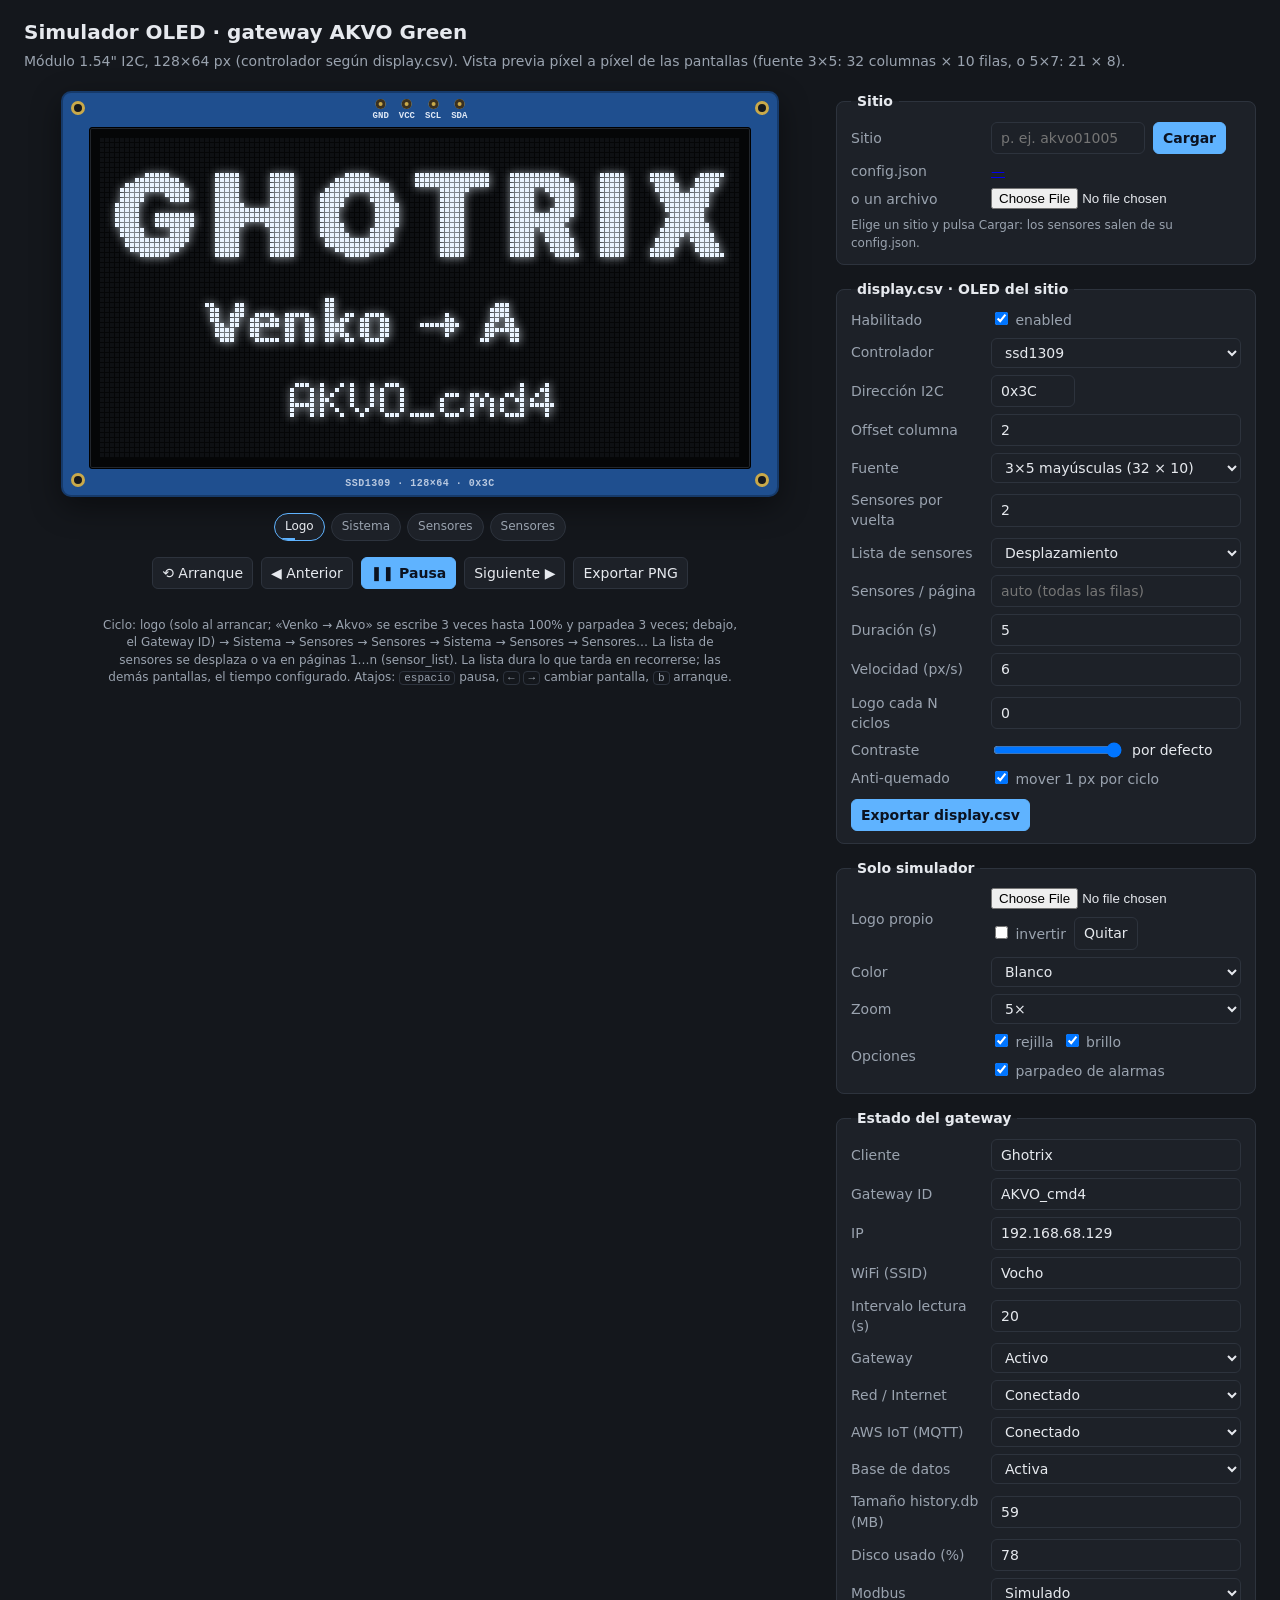
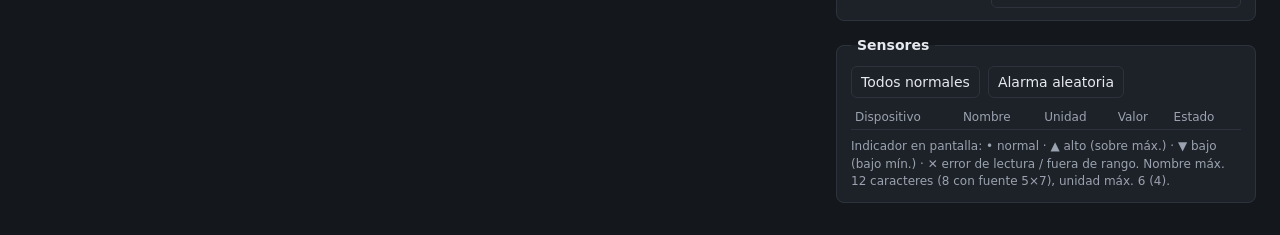
==== commit 239d9cc5: "OLED: sensor list as scroll or pages, set per site (display.csv) New display.csv columns sensor_list" ====
--- a/docs/OLED/oled_simulator.html
+++ b/docs/OLED/oled_simulator.html
@@ -95,7 +95,7 @@
       <button id="b-next" title="Pantalla siguiente (→)">Siguiente ▶</button>
       <button id="b-png" title="Descarga la pantalla actual como PNG 128×64 de 1 bit">Exportar PNG</button>
     </div>
-    <p class="hint">Ciclo: logo (solo al arrancar; «Venko → Akvo» se escribe 3 veces hasta 100% y parpadea 3 veces; debajo, el Gateway ID) → Sistema → Sensores → Sensores → Sistema → Sensores → Sensores… La lista de sensores se desplaza (o va en páginas 1…n). La lista dura lo que tarda en recorrerse; las demás pantallas, el tiempo configurado.
+    <p class="hint">Ciclo: logo (solo al arrancar; «Venko → Akvo» se escribe 3 veces hasta 100% y parpadea 3 veces; debajo, el Gateway ID) → Sistema → Sensores → Sensores → Sistema → Sensores → Sensores… La lista de sensores se desplaza o va en páginas 1…n (sensor_list). La lista dura lo que tarda en recorrerse; las demás pantallas, el tiempo configurado.
       Atajos: <kbd>espacio</kbd> pausa, <kbd>←</kbd> <kbd>→</kbd> cambiar pantalla, <kbd>b</kbd> arranque.</p>
   </section>
 
@@ -141,6 +141,13 @@
         </select>
         <label for="c-sens-rep">Sensores por vuelta</label>
         <input type="number" id="c-sens-rep" min="1" max="5" value="2" title="Veces que se recorre la lista de sensores antes de volver a Sistema">
+        <label for="c-list">Lista de sensores</label>
+        <select id="c-list" title="sensor_list">
+          <option value="scroll">Desplazamiento</option>
+          <option value="pages">Páginas</option>
+        </select>
+        <label for="c-per-page">Sensores / página</label>
+        <input type="number" id="c-per-page" min="1" max="9" placeholder="auto (todas las filas)" title="per_page: solo con Páginas; vacío = las que quepan">
         <label for="c-dur">Duración (s)</label>
         <input type="number" id="c-dur" min="1" max="60" step="0.5" value="5" title="screen_seconds: Sistema y una lista que no necesita desplazarse">
         <label for="c-speed">Velocidad (px/s)</label>
@@ -161,13 +168,6 @@
     <fieldset>
       <legend>Solo simulador</legend>
       <div class="grid">
-        <label for="c-list">Lista de sensores</label>
-        <select id="c-list">
-          <option value="scroll">Desplazamiento (como el Pi)</option>
-          <option value="pages">Páginas</option>
-        </select>
-        <label for="c-per-page">Sensores / página</label>
-        <input type="number" id="c-per-page" min="1" max="9" placeholder="auto (todas las filas)">
         <label for="c-logo-file">Logo propio</label>
         <div class="row">
           <input type="file" id="c-logo-file" accept="image/*">
@@ -806,9 +806,9 @@
 // ../../sites/<key>/config_data/config.json (the repo layout, served by
 // tools/oled_sim.py); ?config=<url> any other config.json.
 const DISPLAY_COLUMNS = ["enabled", "driver", "address", "column_offset", "font", "sensor_repeats",
-  "screen_seconds", "scroll_speed", "logo_every", "contrast", "burn_in_shift"];
+  "sensor_list", "per_page", "screen_seconds", "scroll_speed", "logo_every", "contrast", "burn_in_shift"];
 const DISPLAY_DEFAULTS = { enabled: false, driver: "ssd1309", address: 0x3C, column_offset: 2, font: "3x5",
-  sensor_repeats: 2, screen_seconds: 5, scroll_speed: 6, logo_every: 0, contrast: null, burn_in_shift: true };
+  sensor_repeats: 2, sensor_list: "scroll", per_page: null, screen_seconds: 5, scroll_speed: 6, logo_every: 0, contrast: null, burn_in_shift: true };
 let siteName = "";
 const hex = n => "0x" + n.toString(16).toUpperCase().padStart(2, "0");
 const siteUrl = key => `../../sites/${encodeURIComponent(key)}/config_data/config.json`;
@@ -868,7 +868,9 @@
   $("#c-logo-n").value = ds.logo_every;
   setContrast(ds.contrast);
   $("#c-shift").checked = ds.burn_in_shift !== false;
-  $("#c-list").value = "scroll";
+  $("#c-list").value = ds.sensor_list === "pages" ? "pages" : "scroll";
+  $("#c-per-page").value = ds.per_page ?? "";
+  updatePerPage();
   updateChipLabel();
 
   showSite(name ?? (gw.gateway_id || "").replace(/^AKVO_/, ""));
@@ -920,6 +922,8 @@
 });
 
 for (const id of ["#c-driver", "#c-address", "#c-offset"]) $(id).addEventListener("input", updateChipLabel);
+function updatePerPage() { $("#c-per-page").disabled = $("#c-list").value !== "pages"; }
+$("#c-list").addEventListener("change", updatePerPage);
 $("#c-bright").addEventListener("input", e => setContrast(+e.target.value));
 
 // display.csv from the controls above, same columns config_manager.py reads
@@ -930,6 +934,8 @@
     enabled: $("#c-enabled").checked ? 1 : 0, driver: $("#c-driver").value, address: hex(parseInt(addr)),
     column_offset: $("#c-driver").value === "sh1106" ? +$("#c-offset").value : "",
     font: $("#c-font").value === "f57" ? "5x7" : "3x5", sensor_repeats: +$("#c-sens-rep").value,
+    sensor_list: $("#c-list").value,
+    per_page: $("#c-list").value === "pages" && $("#c-per-page").value ? +$("#c-per-page").value : "",
     screen_seconds: +$("#c-dur").value, scroll_speed: +$("#c-speed").value, logo_every: +$("#c-logo-n").value,
     contrast: $("#c-bright").dataset.set ? +$("#c-bright").value : "", burn_in_shift: $("#c-shift").checked ? 1 : 0,
   };
@@ -988,6 +994,7 @@
 }
 
 updateChipLabel();
+updatePerPage();
 setContrast(null);
 buildSensorTable();
 boot();
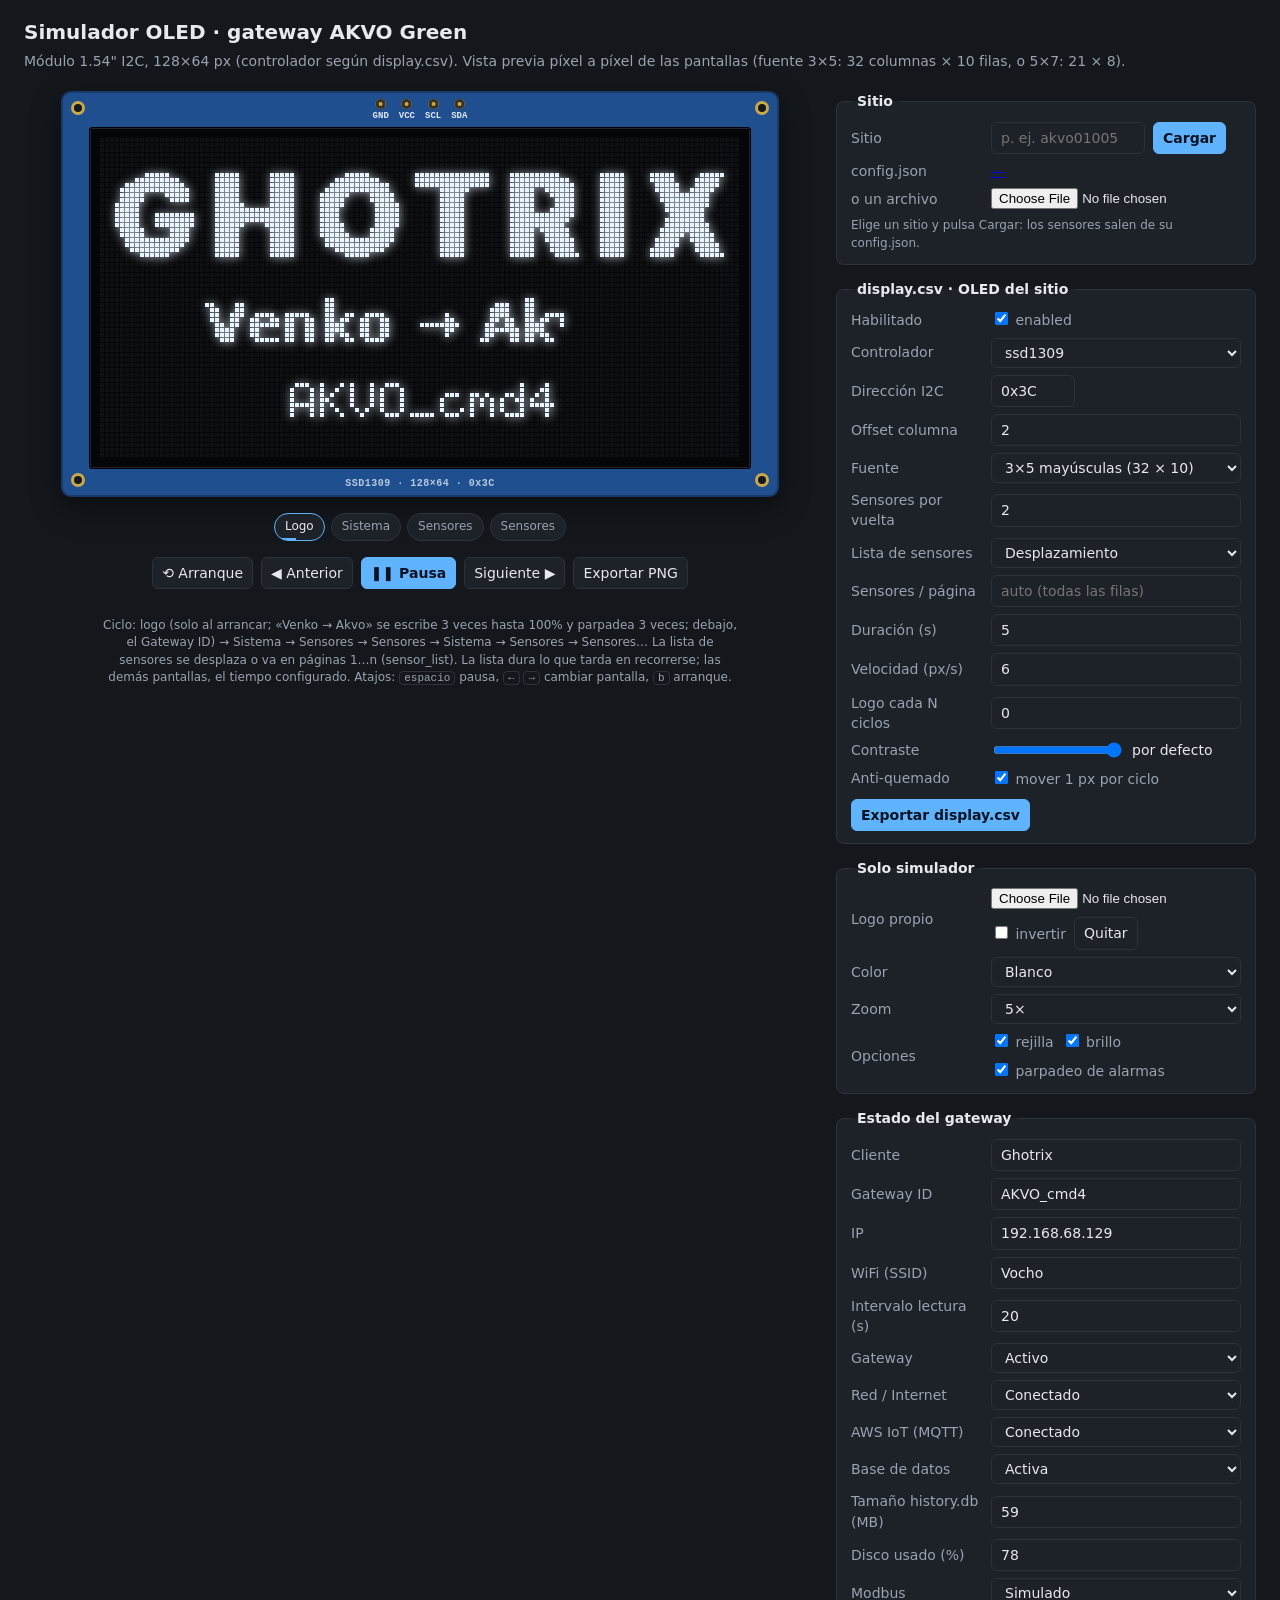
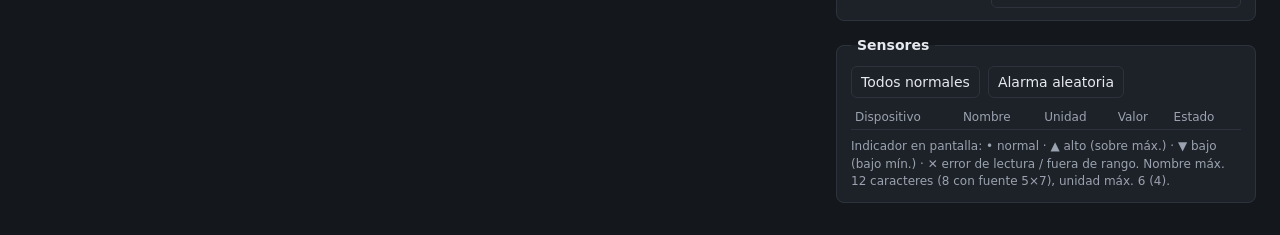
==== commit c6471cfd: "display.csv: always list every column (blank = default) cmd4 and akvo01005 display.csv rewritten wit" ====
--- a/docs/OLED/oled_simulator.html
+++ b/docs/OLED/oled_simulator.html
@@ -939,8 +939,8 @@
     screen_seconds: +$("#c-dur").value, scroll_speed: +$("#c-speed").value, logo_every: +$("#c-logo-n").value,
     contrast: $("#c-bright").dataset.set ? +$("#c-bright").value : "", burn_in_shift: $("#c-shift").checked ? 1 : 0,
   };
-  const cols = DISPLAY_COLUMNS.filter(k => v[k] !== "");
-  return cols.join(",") + "\n" + cols.map(k => v[k]).join(",") + "\n";
+  // every column, blank = the Pi's default (like config_manager.py export)
+  return DISPLAY_COLUMNS.join(",") + "\n" + DISPLAY_COLUMNS.map(k => v[k]).join(",") + "\n";
 }
 $("#c-export").addEventListener("click", () => {
   try {
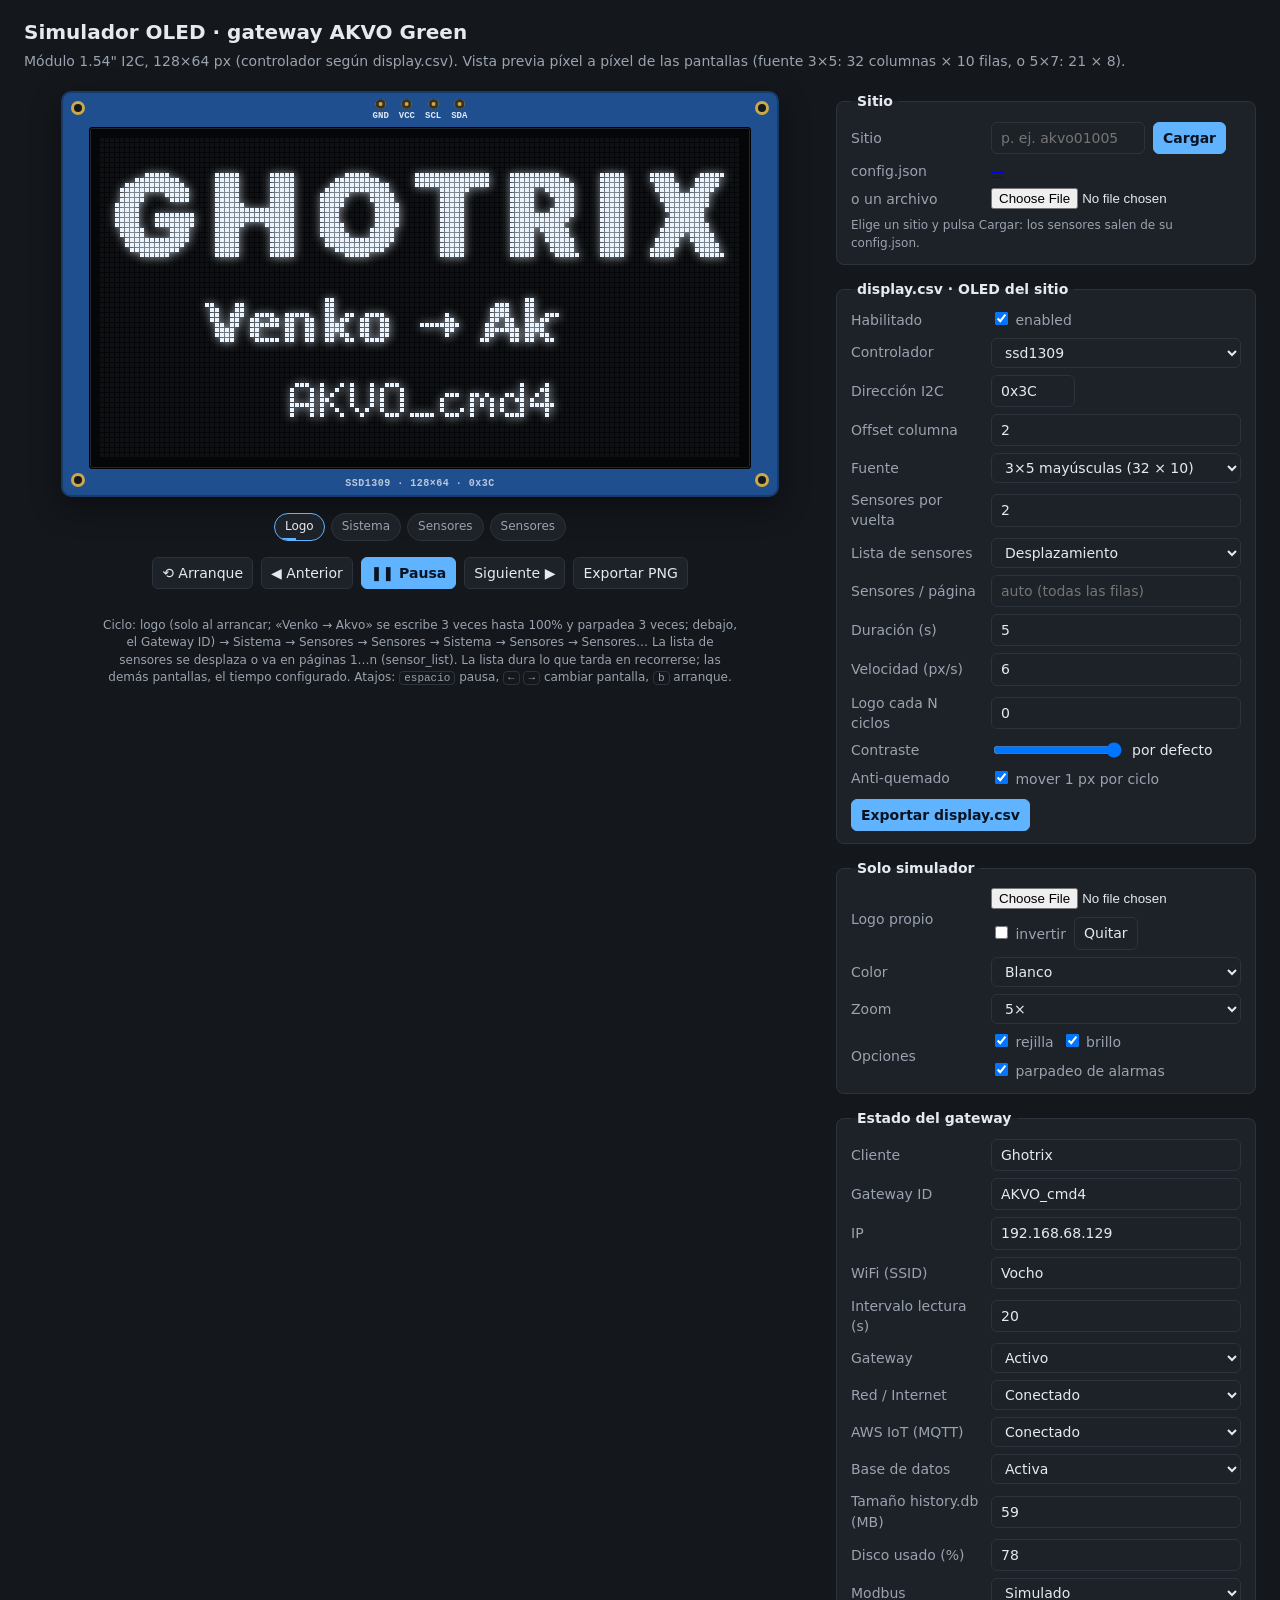
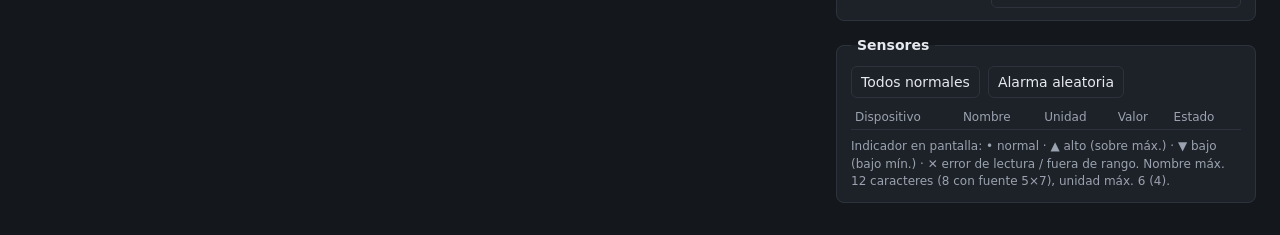
==== commit e6d76d2e: "OLED: display.rotate (0/180) for panels mounted upside down display.csv rotate column -> config.json" ====
--- a/docs/OLED/oled_simulator.html
+++ b/docs/OLED/oled_simulator.html
@@ -806,9 +806,12 @@
 // ../../sites/<key>/config_data/config.json (the repo layout, served by
 // tools/oled_sim.py); ?config=<url> any other config.json.
 const DISPLAY_COLUMNS = ["enabled", "driver", "address", "column_offset", "font", "sensor_repeats",
-  "sensor_list", "per_page", "screen_seconds", "scroll_speed", "logo_every", "contrast", "burn_in_shift"];
+  "sensor_list", "per_page", "screen_seconds", "scroll_speed", "logo_every", "contrast", "burn_in_shift", "rotate"];
 const DISPLAY_DEFAULTS = { enabled: false, driver: "ssd1309", address: 0x3C, column_offset: 2, font: "3x5",
-  sensor_repeats: 2, sensor_list: "scroll", per_page: null, screen_seconds: 5, scroll_speed: 6, logo_every: 0, contrast: null, burn_in_shift: true };
+  sensor_repeats: 2, sensor_list: "scroll", per_page: null, screen_seconds: 5, scroll_speed: 6, logo_every: 0, contrast: null, burn_in_shift: true, rotate: 0 };
+// rotate (0/180) has no control here - the preview is always upright; it is kept
+// from the loaded config so exporting display.csv doesn't drop it.
+let siteRotate = 0;
 let siteName = "";
 const hex = n => "0x" + n.toString(16).toUpperCase().padStart(2, "0");
 const siteUrl = key => `../../sites/${encodeURIComponent(key)}/config_data/config.json`;
@@ -868,6 +871,7 @@
   $("#c-logo-n").value = ds.logo_every;
   setContrast(ds.contrast);
   $("#c-shift").checked = ds.burn_in_shift !== false;
+  siteRotate = +ds.rotate || 0;
   $("#c-list").value = ds.sensor_list === "pages" ? "pages" : "scroll";
   $("#c-per-page").value = ds.per_page ?? "";
   updatePerPage();
@@ -938,6 +942,7 @@
     per_page: $("#c-list").value === "pages" && $("#c-per-page").value ? +$("#c-per-page").value : "",
     screen_seconds: +$("#c-dur").value, scroll_speed: +$("#c-speed").value, logo_every: +$("#c-logo-n").value,
     contrast: $("#c-bright").dataset.set ? +$("#c-bright").value : "", burn_in_shift: $("#c-shift").checked ? 1 : 0,
+    rotate: siteRotate || "",
   };
   // every column, blank = the Pi's default (like config_manager.py export)
   return DISPLAY_COLUMNS.join(",") + "\n" + DISPLAY_COLUMNS.map(k => v[k]).join(",") + "\n";
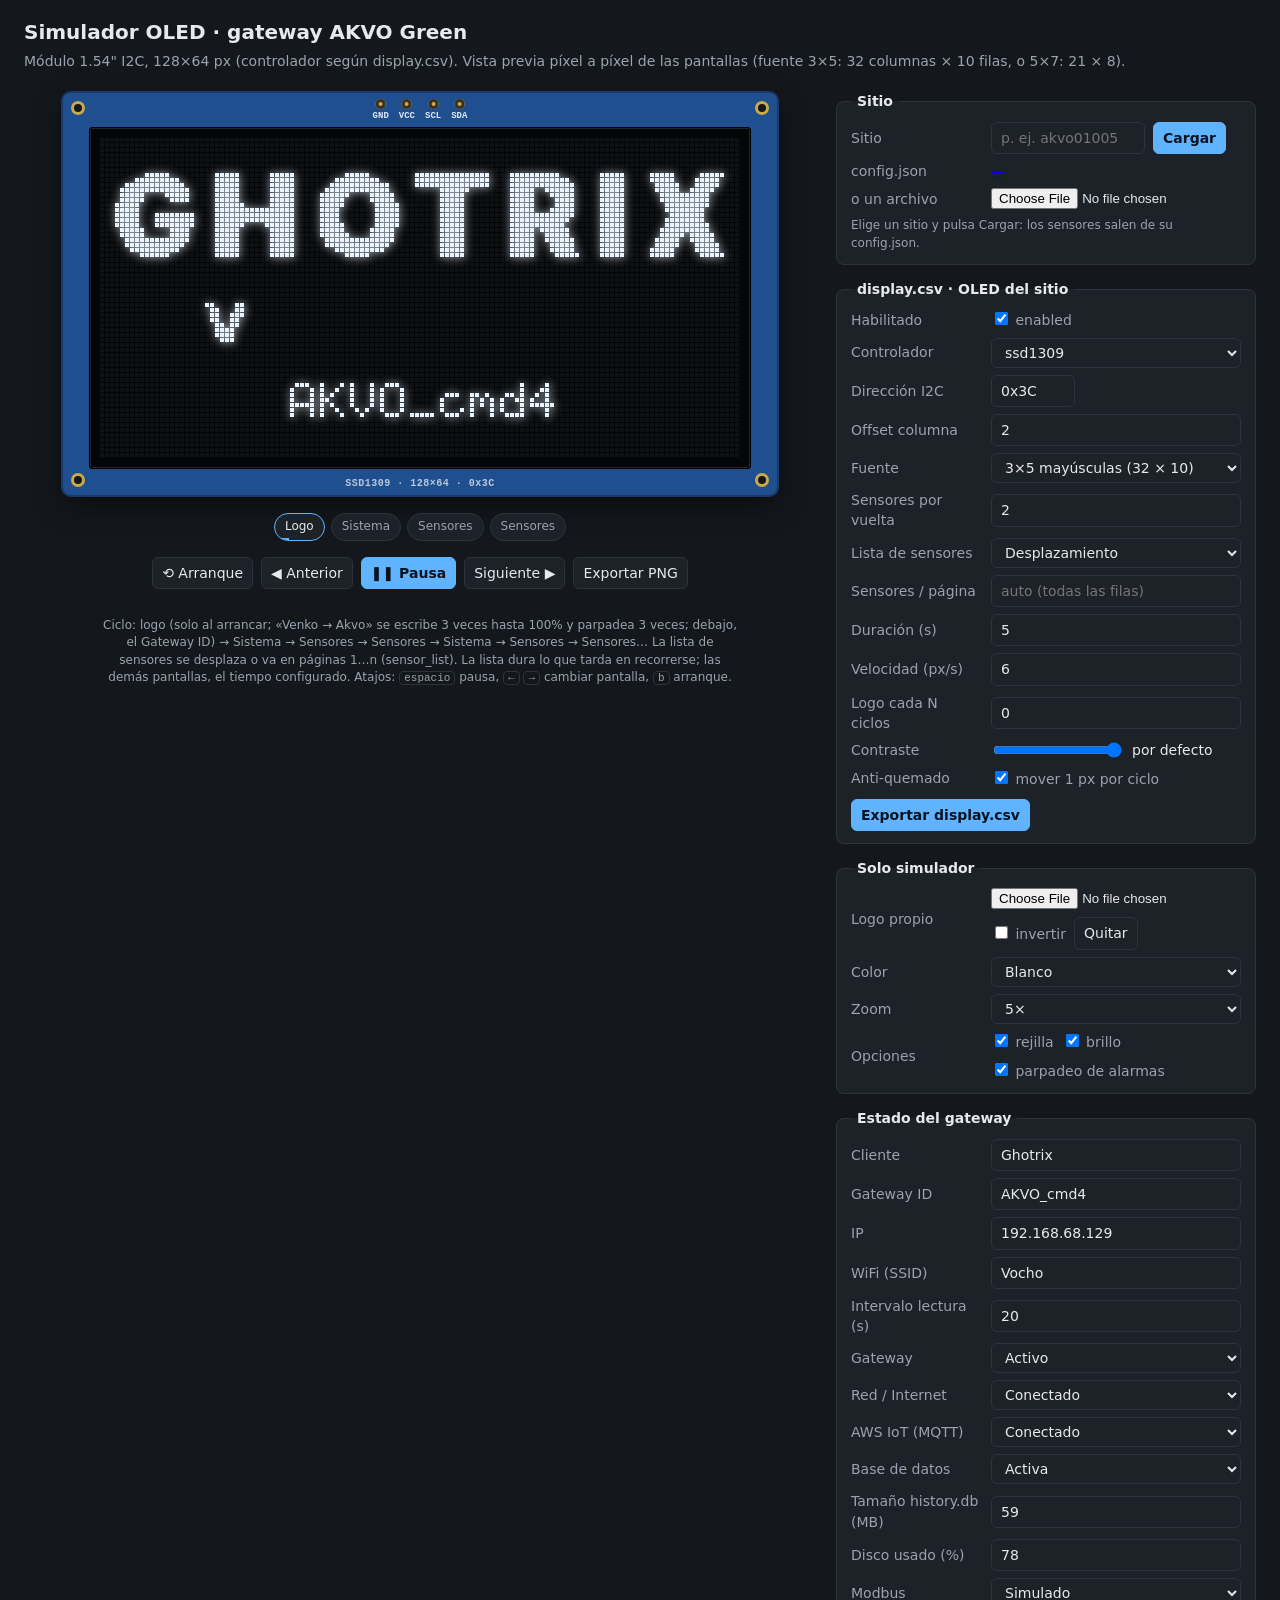
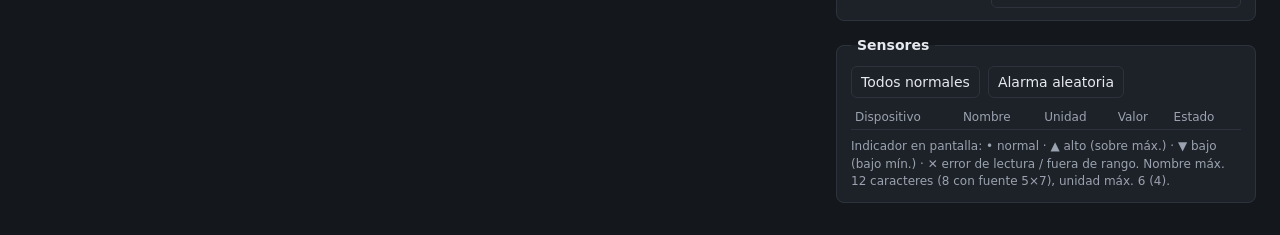
==== commit 3c17e43f: "OLED: slower boot line, 2 s per pass (was 1.2 s) The plain logo now lasts 7.5 s (3 passes + 3 flashe" ====
--- a/docs/OLED/oled_simulator.html
+++ b/docs/OLED/oled_simulator.html
@@ -537,8 +537,8 @@
 let customLogo = DEFAULT_LOGO;  // Uint8Array(W*H); null = the old text logo
 // Boot: the logo's last row of ink (the "Venko → Akvo" line) writes itself on left to
 // right BOOT_PASSES times (the last pass ends at 100%), then flashes BOOT_FLASHES times.
-const BOOT_PASSES = 3, BOOT_PASS_MS = 1200, BOOT_FLASHES = 3, BOOT_FLASH_MS = 500;
-const BOOT_MS = BOOT_PASSES * BOOT_PASS_MS + BOOT_FLASHES * BOOT_FLASH_MS;  // 5.1 s
+const BOOT_PASSES = 3, BOOT_PASS_MS = 2000, BOOT_FLASHES = 3, BOOT_FLASH_MS = 500;
+const BOOT_MS = BOOT_PASSES * BOOT_PASS_MS + BOOT_FLASHES * BOOT_FLASH_MS;  // 7.5 s
 
 function bootLineBand(logo) {  // [x0, y0, x1, y1] of the last block of inked rows, or null
   const rows = H - 4, bands = [];
